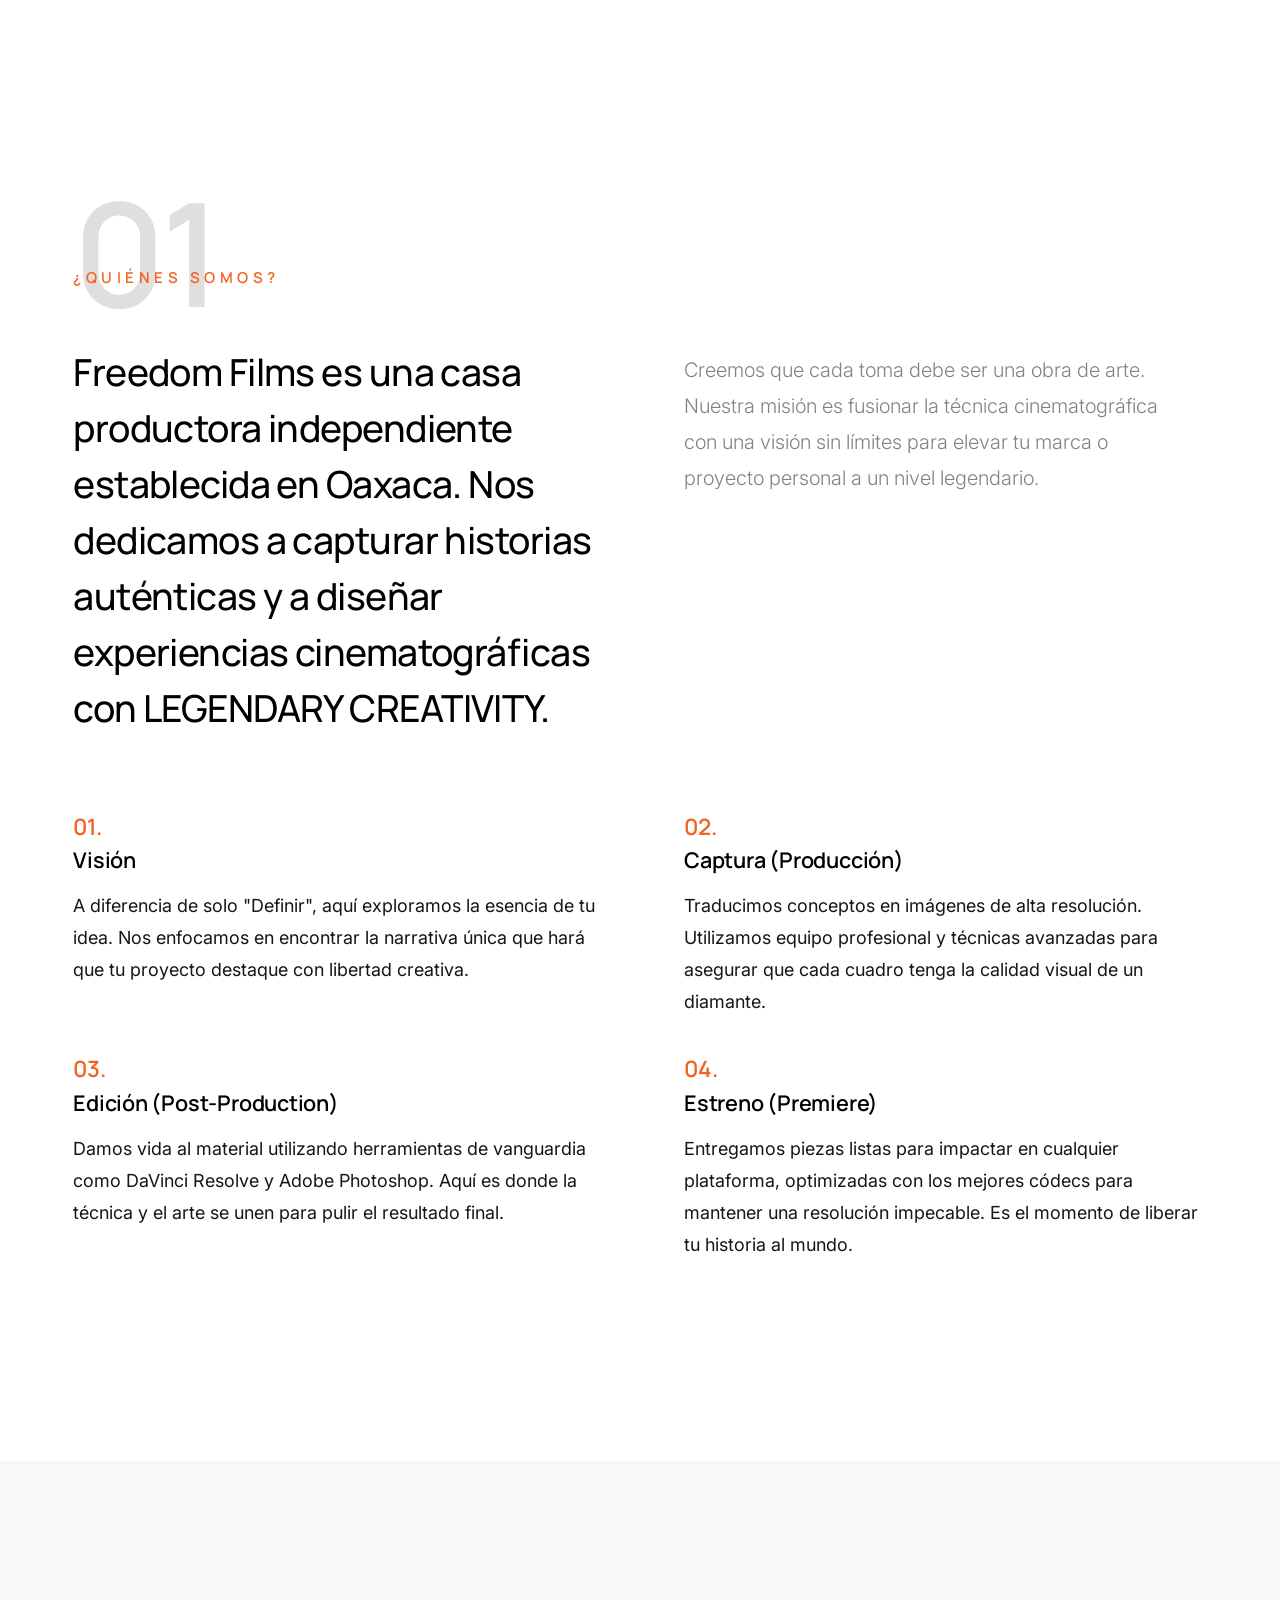
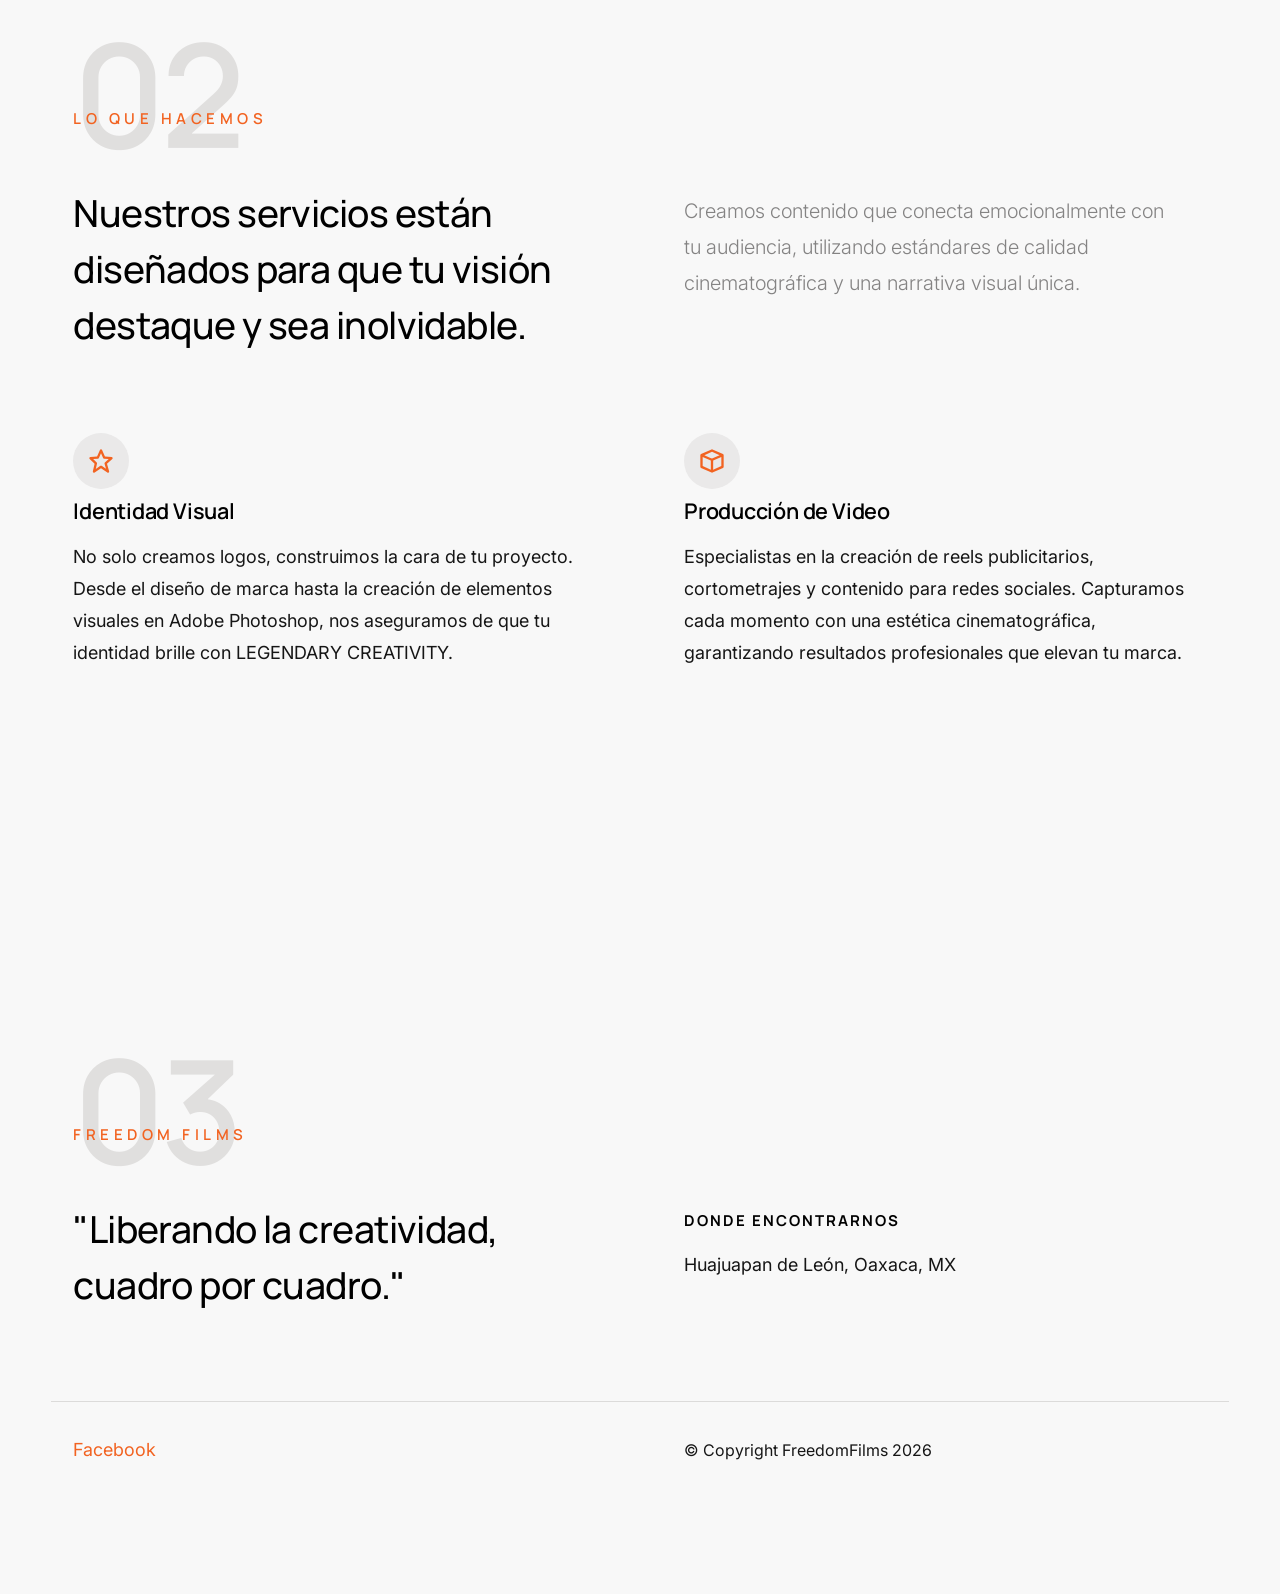
==== acerca.html @ 1c7aa43e "Create acerca.html" ====
<!DOCTYPE html>
<html lang="es" class="no-js">
<head>
    <meta charset="utf-8">
    <meta name="viewport" content="width=device-width, initial-scale=1">
    <title>Acerca de - FREEDOM FILMS</title>

    <script>
        document.documentElement.classList.remove('no-js');
        document.documentElement.classList.add('js');
    </script>

    <link rel="stylesheet" href="css/vendor.css">
    <link rel="stylesheet" href="css/styles.css">

    <link rel="apple-touch-icon" sizes="180x74" href="freedom-apple-touch-icon.png">
    <link rel="icon" type="image/png" sizes="32x32" href="Freedomicon-512x210.png">
    <link rel="icon" type="image/png" sizes="16x16" href="Freedomicon.png">
</head>

<body id="top">

    <div id="preloader">
        <div id="loader"></div>
    </div>

    <div id="page" class="s-pagewrap">

        <!-- # site header -->
        <header class="s-header">
            <div class="row s-header__inner">
                <div class="s-header__block">
                    <div class="s-header__logo">
                        <a class="logo" href="index.html">
                            <img src="LOGO FREEDOM SGV.svg" alt="Homepage FreedomFilms">
                        </a>
                    </div>
                    <a class="s-header__menu-toggle" href="#0"><span>Menu</span></a>
                </div>

                <nav class="s-header__nav">
                    <ul class="s-header__menu-links">
                        <li><a href="index.html">Intro</a></li>
                        <li class="current"><a href="acerca.html">Acerca de Freedom</a></li>
                        <li><a href="portafolio.html">Trabajos</a></li>
                        <li><a href="contacto.html">Contacto</a></li>
                    </ul>

                    <ul class="s-header__social">
                        <li>
                            <a href="https://www.facebook.com/profile.php?id=61590150241122&rdid=4KKrTr8r2EswL8Ou&share_url=https%3A%2F%2Fwww.facebook.com%2Fshare%2F1DHnaWSe46%2F#">
                                <svg xmlns="http://www.w3.org/2000/svg" width="24" height="24" viewBox="0 0 24 24" style="fill:rgba(255, 255, 255, 1);"><path d="M20,3H4C3.447,3,3,3.448,3,4v16c0,0.552,0.447,1,1,1h8.615v-6.96h-2.338v-2.725h2.338v-2c0-2.325,1.42-3.592,3.5-3.592 c0.699-0.002,1.399,0.034,2.095,0.107v2.42h-1.435c-1.128,0-1.348,0.538-1.348,1.325v1.735h2.697l-0.35,2.725h-2.348V21H20 c0.553,0,1-0.448,1-1V4C21,3.448,20.553,3,20,3z"></path></svg>
                                <span class="u-screen-reader-text">Facebook</span>
                            </a>
                        </li>
                    </ul>
                </nav>
            </div>
        </header>

        <!-- # site content -->
        <section id="content" class="s-content">

            <!-- SECCIÓN: ¿QUIÉNES SOMOS? -->
            <section id="about" class="s-about target-section" style="padding-top: 18rem;">
                <div class="row section-header" data-num="01">
                    <h3 class="column lg-12 section-header__pretitle pretitle text-pretitle">¿Quiénes somos?</h3>
                    <div class="column lg-6 stack-on-1100 section-header__primary">
                        <h2 class="title text-display-1">
                            Freedom Films es una casa productora independiente establecida en Oaxaca. 
                            Nos dedicamos a capturar historias auténticas y a diseñar experiencias
                            cinematográficas con LEGENDARY CREATIVITY.
                        </h2>
                    </div>
                    <div class="column lg-6 stack-on-1100 section-header__secondary">
                        <p class="desc">
                            Creemos que cada toma debe ser una obra de arte. Nuestra misión es fusionar 
                            la técnica cinematográfica con una visión sin límites para elevar tu marca o 
                            proyecto personal a un nivel legendario.
                        </p>
                    </div>
                </div>

                <div class="row process-list list-block show-ctr block-lg-one-half block-tab-whole">
                    <div class="column list-block__item">
                        <div class="list-block__title"><h3 class="h5">Visión</h3></div>
                        <div class="list-block__text">
                            <p>A diferencia de solo "Definir", aquí exploramos la esencia de tu idea. Nos enfocamos en encontrar la narrativa única que hará que tu proyecto destaque con libertad creativa.</p>
                        </div>
                    </div>
                    <div class="column list-block__item">
                        <div class="list-block__title"><h3 class="h5">Captura (Producción)</h3></div>
                        <div class="list-block__text">
                            <p>Traducimos conceptos en imágenes de alta resolución. Utilizamos equipo profesional y técnicas avanzadas para asegurar que cada cuadro tenga la calidad visual de un diamante.</p>
                        </div>
                    </div>
                    <div class="column list-block__item">
                        <div class="list-block__title"><h3 class="h5">Edición (Post-Production)</h3></div>
                        <div class="list-block__text">
                            <p>Damos vida al material utilizando herramientas de vanguardia como DaVinci Resolve y Adobe Photoshop. Aquí es donde la técnica y el arte se unen para pulir el resultado final.</p>
                        </div>
                    </div>
                    <div class="column list-block__item">
                        <div class="list-block__title"><h3 class="h5">Estreno (Premiere)</h3></div>
                        <div class="list-block__text">
                            <p>Entregamos piezas listas para impactar en cualquier plataforma, optimizadas con los mejores códecs para mantener una resolución impecable. Es el momento de liberar tu historia al mundo.</p>
                        </div>
                    </div>
                </div>
            </section>

            <!-- SECCIÓN: LO QUE HACEMOS -->
            <section id="services" class="s-services target-section">
                <div class="row section-header" data-num="02">
                    <h3 class="column lg-12 section-header__pretitle text-pretitle">Lo que hacemos</h3>
                    <div class="column lg-6 stack-on-1100 section-header__primary">
                        <h2 class="title text-display-1">Nuestros servicios están diseñados para que tu visión destaque y sea inolvidable.</h2>
                    </div>
                    <div class="column lg-6 stack-on-1100 section-header__secondary">
                        <p class="desc">Creamos contenido que conecta emocionalmente con tu audiencia, utilizando estándares de calidad cinematográfica y una narrativa visual única.</p>
                    </div>
                </div>

                <div class="row services-list list-block block-lg-one-half block-tab-whole">
                    <div class="column list-block__item">
                        <div class="list-block__title">
                            <div class="list-block__icon">
                                <svg xmlns="http://www.w3.org/2000/svg" width="24" height="24" viewBox="0 0 24 24"><path d="m6.516 14.323-1.49 6.452a.998.998 0 0 0 1.529 1.057L12 18.202l5.445 3.63a1.001 1.001 0 0 0 1.517-1.106l-1.829-6.4 4.536-4.082a1 1 0 0 0-.59-1.74l-5.701-.454-2.467-5.461a.998.998 0 0 0-1.822 0L8.622 8.05l-5.701.453a1 1 0 0 0-.619 1.713l4.214 4.107zm2.853-4.326a.998.998 0 0 0 .832-.586L12 5.43l1.799 3.981a.998.998 0 0 0 .832.586l3.972.315-3.271 2.944c-.284.256-.397.65-.293 1.018l1.253 4.385-3.736-2.491a.995.995 0 0 0-1.109 0l-3.904 2.603 1.05-4.546a1 1 0 0 0-.276-.94l-3.038-2.962 4.09-.326z"></path></svg>
                            </div>
                            <h3 class="h5">Identidad Visual</h3>
                        </div>
                        <div class="list-block__text">
                            <p>No solo creamos logos, construimos la cara de tu proyecto. Desde el diseño de marca hasta la creación de elementos visuales en Adobe Photoshop, nos aseguramos de que tu identidad brille con LEGENDARY CREATIVITY.</p>
                        </div>
                    </div>
                    <div class="column list-block__item">
                        <div class="list-block__title">
                            <div class="list-block__icon">
                                <svg xmlns="http://www.w3.org/2000/svg" width="24" height="24" viewBox="0 0 24 24"><path d="m21.406 6.086-9-4a1.001 1.001 0 0 0-.813 0l-9 4c-.02.009-.034.024-.054.035-.028.014-.058.023-.084.04-.022.015-.039.034-.06.05a.87.87 0 0 0-.19.194c-.02.028-.041.053-.059.081a1.119 1.119 0 0 0-.076.165c-.009.027-.023.052-.031.079A1.013 1.013 0 0 0 2 7v10c0 .396.232.753.594.914l9 4c.13.058.268.086.406.086a.997.997 0 0 0 .402-.096l.004.01 9-4A.999.999 0 0 0 22 17V7a.999.999 0 0 0-.594-.914zM12 4.095 18.538 7 12 9.905l-1.308-.581L5.463 7 12 4.095zM4 16.351V8.539l7 3.111v7.811l-7-3.11zm9 3.11V11.65l7-3.111v7.812l-7 3.11z"></path></svg>
                            </div>
                            <h3 class="h5">Producción de Video</h3>
                        </div>
                        <div class="list-block__text">
                            <p>Especialistas en la creación de reels publicitarios, cortometrajes y contenido para redes sociales. Capturamos cada momento con una estética cinematográfica, garantizando resultados profesionales que elevan tu marca.</p>
                        </div>
                    </div>
                </div>
            </section>

        </section>

        <!-- # site footer -->
        <footer id="footer" class="s-footer target-section">
            <div class="row section-header" data-num="03">
                <h3 class="column lg-12 section-header__pretitle text-pretitle">Freedom Films</h3>
                <div class="column lg-6 stack-on-1100 section-header__primary">
                    <h2 class="title text-display-1">"Liberando la creatividad, cuadro por cuadro."</h2>
                </div>    
                <div class="column lg-6 stack-on-1100 section-header__secondary">
                    <div class="contact-block">
                        <h6>Donde Encontrarnos</h6>
                        <p>Huajuapan de León, Oaxaca, MX</p>
                    </div>
                </div>
            </div>

            <div class="row s-footer__bottom">
                <div class="column lg-6 tab-12 s-footer__bottom-left">
                    <ul class="s-footer__social">
                        <li><a href="https://www.facebook.com/profile.php?id=61590150241122&rdid=4KKrTr8r2EswL8Ou&share_url=https%3A%2F%2Fwww.facebook.com%2Fshare%2F1DHnaWSe46%2F#">Facebook</a></li>
                    </ul>
                </div>
                <div class="column lg-6 tab-12 s-footer__bottom-right">
                    <div class="ss-copyright">
                        <span>© Copyright FreedomFilms 2026</span> 
                    </div>
                </div>
            </div>
        </footer>

    </div>

    <script src="js/plugins.js"></script>
    <script src="js/main.js"></script>
</body>
</html>
---- css/vendor.css ----
/* ===================================================================
 * Mueller Third-party Stylesheets
 * Template Ver. 1.0.0
 * 06-21-2022
 * -------------------------------------------------------------------
 *
 * TOC:
 * 
 * # PrismJS
 * # Swiper
 * # Basiclightbox
 *
 * ------------------------------------------------------------------- */

/* ===================================================================
 * # PrismJS 1.20.0
 *   https://prismjs.com/download.html#themes=prism-okaidia&languages=markup+css+clike+javascript+markup-templating+php 
 *   
 *   okaidia theme for JavaScript, CSS and HTML
 *   Loosely based on Monokai textmate theme by http://www.monokai.nl/
 *   @author ocodia
 * ------------------------------------------------------------------- */
code[class*="language-"],
pre[class*="language-"] {
    color           : #f8f8f2;
    background      : none;
    text-shadow     : 0 1px rgba(0, 0, 0, 0.3);
    font-family     : var(--font-mono);
    font-size       : calc(var(--text-size) * 0.9444);
    text-align      : left;
    white-space     : pre;
    word-spacing    : normal;
    word-break      : normal;
    word-wrap       : normal;
    line-height     : var(--vspace-1);
    -moz-tab-size   : 4;
    -o-tab-size     : 4;
    tab-size        : 4;
    -webkit-hyphens : none;
    -moz-hyphens    : none;
    -ms-hyphens     : none;
    hyphens         : none;
}

/* Code blocks */
pre[class*="language-"] {
    padding  : var(--vspace-0_5) 0 var(--vspace-1);
    margin   : var(--vspace-1) 0;
    overflow : auto;
}

:not(pre)>code[class*="language-"],
pre[class*="language-"] {
    background : #272822;
}

/* Inline code */
:not(pre)>code[class*="language-"] {
    padding     : .1em;
    white-space : normal;
}

.token.comment,
.token.prolog,
.token.doctype,
.token.cdata {
    color : slategray;
}

.token.punctuation {
    color : #f8f8f2;
}

.token.namespace {
    opacity : .7;
}

.token.property,
.token.tag,
.token.constant,
.token.symbol,
.token.deleted {
    color : #f92672;
}

.token.boolean,
.token.number {
    color : #ae81ff;
}

.token.selector,
.token.attr-name,
.token.string,
.token.char,
.token.builtin,
.token.inserted {
    color : #a6e22e;
}

.token.operator,
.token.entity,
.token.url,
.language-css .token.string,
.style .token.string,
.token.variable {
    color : #f8f8f2;
}

.token.atrule,
.token.attr-value,
.token.function,
.token.class-name {
    color : #e6db74;
}

.token.keyword {
    color : #66d9ef;
}

.token.regex,
.token.important {
    color : #fd971f;
}

.token.important,
.token.bold {
    font-weight : bold;
}

.token.italic {
    font-style : italic;
}

.token.entity {
    cursor : help;
}


/* ===================================================================
 * # Swiper 6.4.5
 *   Most modern mobile touch slider and framework with hardware accelerated transitions
 *   https://swiperjs.com
 *
 *   Copyright 2014-2020 Vladimir Kharlampidi
 *
 *   Released under the MIT License
 *
 *   Released on: December 18, 2020
 * ------------------------------------------------------------------- */
@font-face {
    font-family : "swiper-icons";
    src         : url("data:application/font-woff;charset=utf-8;base64, [base64]//wADZ2x5ZgAAAywAAADMAAAD2MHtryVoZWFkAAABbAAAADAAAAA2E2+eoWhoZWEAAAGcAAAAHwAAACQC9gDzaG10eAAAAigAAAAZAAAArgJkABFsb2NhAAAC0AAAAFoAAABaFQAUGG1heHAAAAG8AAAAHwAAACAAcABAbmFtZQAAA/gAAAE5AAACXvFdBwlwb3N0AAAFNAAAAGIAAACE5s74hXjaY2BkYGAAYpf5Hu/j+W2+MnAzMYDAzaX6QjD6/4//Bxj5GA8AuRwMYGkAPywL13jaY2BkYGA88P8Agx4j+/8fQDYfA1AEBWgDAIB2BOoAeNpjYGRgYNBh4GdgYgABEMnIABJzYNADCQAACWgAsQB42mNgYfzCOIGBlYGB0YcxjYGBwR1Kf2WQZGhhYGBiYGVmgAFGBiQQkOaawtDAoMBQxXjg/wEGPcYDDA4wNUA2CCgwsAAAO4EL6gAAeNpj2M0gyAACqxgGNWBkZ2D4/wMA+xkDdgAAAHjaY2BgYGaAYBkGRgYQiAHyGMF8FgYHIM3DwMHABGQrMOgyWDLEM1T9/w8UBfEMgLzE////P/5//f/V/xv+r4eaAAeMbAxwIUYmIMHEgKYAYjUcsDAwsLKxc3BycfPw8jEQA/[base64]/uznmfPFBNODM2K7MTQ45YEAZqGP81AmGGcF3iPqOop0r1SPTaTbVkfUe4HXj97wYE+yNwWYxwWu4v1ugWHgo3S1XdZEVqWM7ET0cfnLGxWfkgR42o2PvWrDMBSFj/IHLaF0zKjRgdiVMwScNRAoWUoH78Y2icB/yIY09An6AH2Bdu/UB+yxopYshQiEvnvu0dURgDt8QeC8PDw7Fpji3fEA4z/PEJ6YOB5hKh4dj3EvXhxPqH/SKUY3rJ7srZ4FZnh1PMAtPhwP6fl2PMJMPDgeQ4rY8YT6Gzao0eAEA409DuggmTnFnOcSCiEiLMgxCiTI6Cq5DZUd3Qmp10vO0LaLTd2cjN4fOumlc7lUYbSQcZFkutRG7g6JKZKy0RmdLY680CDnEJ+UMkpFFe1RN7nxdVpXrC4aTtnaurOnYercZg2YVmLN/d/gczfEimrE/fs/bOuq29Zmn8tloORaXgZgGa78yO9/cnXm2BpaGvq25Dv9S4E9+5SIc9PqupJKhYFSSl47+Qcr1mYNAAAAeNptw0cKwkAAAMDZJA8Q7OUJvkLsPfZ6zFVERPy8qHh2YER+3i/BP83vIBLLySsoKimrqKqpa2hp6+jq6RsYGhmbmJqZSy0sraxtbO3sHRydnEMU4uR6yx7JJXveP7WrDycAAAAAAAH//wACeNpjYGRgYOABYhkgZgJCZgZNBkYGLQZtIJsFLMYAAAw3ALgAeNolizEKgDAQBCchRbC2sFER0YD6qVQiBCv/H9ezGI6Z5XBAw8CBK/m5iQQVauVbXLnOrMZv2oLdKFa8Pjuru2hJzGabmOSLzNMzvutpB3N42mNgZGBg4GKQYzBhYMxJLMlj4GBgAYow/P/PAJJhLM6sSoWKfWCAAwDAjgbRAAB42mNgYGBkAIIbCZo5IPrmUn0hGA0AO8EFTQAA") format("woff");
    font-weight : 400;
    font-style  : normal;
}

:root {
    --swiper-theme-color : #007aff;
}

.swiper-container {
    margin-left  : auto;
    margin-right : auto;
    position     : relative;
    overflow     : hidden;
    list-style   : none;
    padding      : 0;
    /* Fix of Webkit flickering */
    z-index      : 1;
}

.swiper-container-vertical>.swiper-wrapper {
    flex-direction : column;
}

.swiper-wrapper {
    position            : relative;
    width               : 100%;
    height              : 100%;
    z-index             : 1;
    display             : flex;
    transition-property : transform;
    box-sizing          : content-box;
}

.swiper-container-android .swiper-slide,
.swiper-wrapper {
    transform : translate3d(0px, 0, 0);
}

.swiper-container-multirow>.swiper-wrapper {
    flex-wrap : wrap;
}

.swiper-container-multirow-column>.swiper-wrapper {
    flex-wrap      : wrap;
    flex-direction : column;
}

.swiper-container-free-mode>.swiper-wrapper {
    transition-timing-function : ease-out;
    margin                     : 0 auto;
}

.swiper-slide {
    flex-shrink         : 0;
    width               : 100%;
    height              : 100%;
    position            : relative;
    transition-property : transform;
}

.swiper-slide-invisible-blank {
    visibility : hidden;
}

/* Auto Height */
.swiper-container-autoheight,
.swiper-container-autoheight .swiper-slide {
    height : auto;
}

.swiper-container-autoheight .swiper-wrapper {
    align-items         : flex-start;
    transition-property : transform, height;
}

/* 3D Effects */
.swiper-container-3d {
    perspective : 1200px;
}

.swiper-container-3d .swiper-wrapper,
.swiper-container-3d .swiper-slide,
.swiper-container-3d .swiper-slide-shadow-left,
.swiper-container-3d .swiper-slide-shadow-right,
.swiper-container-3d .swiper-slide-shadow-top,
.swiper-container-3d .swiper-slide-shadow-bottom,
.swiper-container-3d .swiper-cube-shadow {
    transform-style : preserve-3d;
}

.swiper-container-3d .swiper-slide-shadow-left,
.swiper-container-3d .swiper-slide-shadow-right,
.swiper-container-3d .swiper-slide-shadow-top,
.swiper-container-3d .swiper-slide-shadow-bottom {
    position       : absolute;
    left           : 0;
    top            : 0;
    width          : 100%;
    height         : 100%;
    pointer-events : none;
    z-index        : 10;
}

.swiper-container-3d .swiper-slide-shadow-left {
    background-image : linear-gradient(to left, rgba(0, 0, 0, 0.5), rgba(0, 0, 0, 0));
}

.swiper-container-3d .swiper-slide-shadow-right {
    background-image : linear-gradient(to right, rgba(0, 0, 0, 0.5), rgba(0, 0, 0, 0));
}

.swiper-container-3d .swiper-slide-shadow-top {
    background-image : linear-gradient(to top, rgba(0, 0, 0, 0.5), rgba(0, 0, 0, 0));
}

.swiper-container-3d .swiper-slide-shadow-bottom {
    background-image : linear-gradient(to bottom, rgba(0, 0, 0, 0.5), rgba(0, 0, 0, 0));
}

/* CSS Mode */
.swiper-container-css-mode>.swiper-wrapper {
    overflow           : auto;
    scrollbar-width    : none;
    /* For Firefox */
    -ms-overflow-style : none;
    /* For Internet Explorer and Edge */
}

.swiper-container-css-mode>.swiper-wrapper::-webkit-scrollbar {
    display : none;
}

.swiper-container-css-mode>.swiper-wrapper>.swiper-slide {
    scroll-snap-align : start start;
}

.swiper-container-horizontal.swiper-container-css-mode>.swiper-wrapper {
    scroll-snap-type : x mandatory;
}

.swiper-container-vertical.swiper-container-css-mode>.swiper-wrapper {
    scroll-snap-type : y mandatory;
}

:root {
    --swiper-navigation-size  : 44px;
    /*
    --swiper-navigation-color : var(--swiper-theme-color);
    */
}

.swiper-button-prev,
.swiper-button-next {
    position        : absolute;
    top             : 50%;
    width           : calc(var(--swiper-navigation-size) / 44 * 27);
    height          : var(--swiper-navigation-size);
    margin-top      : calc(-1 * var(--swiper-navigation-size) / 2);
    z-index         : 10;
    cursor          : pointer;
    display         : flex;
    align-items     : center;
    justify-content : center;
    color           : var(--swiper-navigation-color, var(--swiper-theme-color));
}

.swiper-button-prev.swiper-button-disabled,
.swiper-button-next.swiper-button-disabled {
    opacity        : 0.35;
    cursor         : auto;
    pointer-events : none;
}

.swiper-button-prev:after,
.swiper-button-next:after {
    font-family    : swiper-icons;
    font-size      : var(--swiper-navigation-size);
    text-transform : none !important;
    letter-spacing : 0;
    text-transform : none;
    font-variant   : initial;
    line-height    : 1;
}

.swiper-button-prev,
.swiper-container-rtl .swiper-button-next {
    left  : 10px;
    right : auto;
}

.swiper-button-prev:after,
.swiper-container-rtl .swiper-button-next:after {
    content : "prev";
}

.swiper-button-next,
.swiper-container-rtl .swiper-button-prev {
    right : 10px;
    left  : auto;
}

.swiper-button-next:after,
.swiper-container-rtl .swiper-button-prev:after {
    content : "next";
}

.swiper-button-prev.swiper-button-white,
.swiper-button-next.swiper-button-white {
    --swiper-navigation-color : #ffffff;
}

.swiper-button-prev.swiper-button-black,
.swiper-button-next.swiper-button-black {
    --swiper-navigation-color : #000000;
}

.swiper-button-lock {
    display : none;
}

:root {
    /*
    --swiper-pagination-color: var(--swiper-theme-color);
    */
}

.swiper-pagination {
    position   : absolute;
    text-align : center;
    transition : 300ms opacity;
    transform  : translate3d(0, 0, 0);
    z-index    : 10;
}

.swiper-pagination.swiper-pagination-hidden {
    opacity : 0;
}

/* Common Styles */
.swiper-pagination-fraction,
.swiper-pagination-custom,
.swiper-container-horizontal>.swiper-pagination-bullets {
    bottom : 10px;
    left   : 0;
    width  : 100%;
}

/* Bullets */
.swiper-pagination-bullets-dynamic {
    overflow  : hidden;
    font-size : 0;
}

.swiper-pagination-bullets-dynamic .swiper-pagination-bullet {
    transform : scale(0.33);
    position  : relative;
}

.swiper-pagination-bullets-dynamic .swiper-pagination-bullet-active {
    transform : scale(1);
}

.swiper-pagination-bullets-dynamic .swiper-pagination-bullet-active-main {
    transform : scale(1);
}

.swiper-pagination-bullets-dynamic .swiper-pagination-bullet-active-prev {
    transform : scale(0.66);
}

.swiper-pagination-bullets-dynamic .swiper-pagination-bullet-active-prev-prev {
    transform : scale(0.33);
}

.swiper-pagination-bullets-dynamic .swiper-pagination-bullet-active-next {
    transform : scale(0.66);
}

.swiper-pagination-bullets-dynamic .swiper-pagination-bullet-active-next-next {
    transform : scale(0.33);
}

.swiper-pagination-bullet {
    width         : 8px;
    height        : 8px;
    display       : inline-block;
    border-radius : 100%;
    background    : #000;
    opacity       : 0.2;
}

button.swiper-pagination-bullet {
    border             : none;
    margin             : 0;
    padding            : 0;
    box-shadow         : none;
    -webkit-appearance : none;
    -moz-appearance    : none;
    appearance         : none;
}

.swiper-pagination-clickable .swiper-pagination-bullet {
    cursor : pointer;
}

.swiper-pagination-bullet-active {
    opacity    : 1;
    background : var(--swiper-pagination-color, var(--swiper-theme-color));
}

.swiper-container-vertical>.swiper-pagination-bullets {
    right     : 10px;
    top       : 50%;
    transform : translate3d(0px, -50%, 0);
}

.swiper-container-vertical>.swiper-pagination-bullets .swiper-pagination-bullet {
    margin  : 6px 0;
    display : block;
}

.swiper-container-vertical>.swiper-pagination-bullets.swiper-pagination-bullets-dynamic {
    top       : 50%;
    transform : translateY(-50%);
    width     : 8px;
}

.swiper-container-vertical>.swiper-pagination-bullets.swiper-pagination-bullets-dynamic .swiper-pagination-bullet {
    display    : inline-block;
    transition : 200ms transform, 200ms top;
}

.swiper-container-horizontal>.swiper-pagination-bullets .swiper-pagination-bullet {
    margin : 0 4px;
}

.swiper-container-horizontal>.swiper-pagination-bullets.swiper-pagination-bullets-dynamic {
    left        : 50%;
    transform   : translateX(-50%);
    white-space : nowrap;
}

.swiper-container-horizontal>.swiper-pagination-bullets.swiper-pagination-bullets-dynamic .swiper-pagination-bullet {
    transition : 200ms transform, 200ms left;
}

.swiper-container-horizontal.swiper-container-rtl>.swiper-pagination-bullets-dynamic .swiper-pagination-bullet {
    transition : 200ms transform, 200ms right;
}

/* Progress */
.swiper-pagination-progressbar {
    background : rgba(0, 0, 0, 0.25);
    position   : absolute;
}

.swiper-pagination-progressbar .swiper-pagination-progressbar-fill {
    background       : var(--swiper-pagination-color, var(--swiper-theme-color));
    position         : absolute;
    left             : 0;
    top              : 0;
    width            : 100%;
    height           : 100%;
    transform        : scale(0);
    transform-origin : left top;
}

.swiper-container-rtl .swiper-pagination-progressbar .swiper-pagination-progressbar-fill {
    transform-origin : right top;
}

.swiper-container-horizontal>.swiper-pagination-progressbar,
.swiper-container-vertical>.swiper-pagination-progressbar.swiper-pagination-progressbar-opposite {
    width  : 100%;
    height : 4px;
    left   : 0;
    top    : 0;
}

.swiper-container-vertical>.swiper-pagination-progressbar,
.swiper-container-horizontal>.swiper-pagination-progressbar.swiper-pagination-progressbar-opposite {
    width  : 4px;
    height : 100%;
    left   : 0;
    top    : 0;
}

.swiper-pagination-white {
    --swiper-pagination-color : #ffffff;
}

.swiper-pagination-black {
    --swiper-pagination-color : #000000;
}

.swiper-pagination-lock {
    display : none;
}

/* Scrollbar */
.swiper-scrollbar {
    border-radius    : 10px;
    position         : relative;
    -ms-touch-action : none;
    background       : rgba(0, 0, 0, 0.1);
}

.swiper-container-horizontal>.swiper-scrollbar {
    position : absolute;
    left     : 1%;
    bottom   : 3px;
    z-index  : 50;
    height   : 5px;
    width    : 98%;
}

.swiper-container-vertical>.swiper-scrollbar {
    position : absolute;
    right    : 3px;
    top      : 1%;
    z-index  : 50;
    width    : 5px;
    height   : 98%;
}

.swiper-scrollbar-drag {
    height        : 100%;
    width         : 100%;
    position      : relative;
    background    : rgba(0, 0, 0, 0.5);
    border-radius : 10px;
    left          : 0;
    top           : 0;
}

.swiper-scrollbar-cursor-drag {
    cursor : move;
}

.swiper-scrollbar-lock {
    display : none;
}

.swiper-zoom-container {
    width           : 100%;
    height          : 100%;
    display         : flex;
    justify-content : center;
    align-items     : center;
    text-align      : center;
}

.swiper-zoom-container>img,
.swiper-zoom-container>svg,
.swiper-zoom-container>canvas {
    max-width  : 100%;
    max-height : 100%;
    object-fit : contain;
}

.swiper-slide-zoomed {
    cursor : move;
}

/* Preloader */
:root {
    /*
    --swiper-preloader-color: var(--swiper-theme-color);
    */
}

.swiper-lazy-preloader {
    width            : 42px;
    height           : 42px;
    position         : absolute;
    left             : 50%;
    top              : 50%;
    margin-left      : -21px;
    margin-top       : -21px;
    z-index          : 10;
    transform-origin : 50%;
    animation        : swiper-preloader-spin 1s infinite linear;
    box-sizing       : border-box;
    border           : 4px solid var(--swiper-preloader-color, var(--swiper-theme-color));
    border-radius    : 50%;
    border-top-color : transparent;
}

.swiper-lazy-preloader-white {
    --swiper-preloader-color : #fff;
}

.swiper-lazy-preloader-black {
    --swiper-preloader-color : #000;
}

@keyframes swiper-preloader-spin {
    100% {
        transform : rotate(360deg);
    }
}

/* a11y */
.swiper-container .swiper-notification {
    position       : absolute;
    left           : 0;
    top            : 0;
    pointer-events : none;
    opacity        : 0;
    z-index        : -1000;
}

.swiper-container-fade.swiper-container-free-mode .swiper-slide {
    transition-timing-function : ease-out;
}

.swiper-container-fade .swiper-slide {
    pointer-events      : none;
    transition-property : opacity;
}

.swiper-container-fade .swiper-slide .swiper-slide {
    pointer-events : none;
}

.swiper-container-fade .swiper-slide-active,
.swiper-container-fade .swiper-slide-active .swiper-slide-active {
    pointer-events : auto;
}

.swiper-container-cube {
    overflow : visible;
}

.swiper-container-cube .swiper-slide {
    pointer-events              : none;
    -webkit-backface-visibility : hidden;
    backface-visibility         : hidden;
    z-index                     : 1;
    visibility                  : hidden;
    transform-origin            : 0 0;
    width                       : 100%;
    height                      : 100%;
}

.swiper-container-cube .swiper-slide .swiper-slide {
    pointer-events : none;
}

.swiper-container-cube.swiper-container-rtl .swiper-slide {
    transform-origin : 100% 0;
}

.swiper-container-cube .swiper-slide-active,
.swiper-container-cube .swiper-slide-active .swiper-slide-active {
    pointer-events : auto;
}

.swiper-container-cube .swiper-slide-active,
.swiper-container-cube .swiper-slide-next,
.swiper-container-cube .swiper-slide-prev,
.swiper-container-cube .swiper-slide-next+.swiper-slide {
    pointer-events : auto;
    visibility     : visible;
}

.swiper-container-cube .swiper-slide-shadow-top,
.swiper-container-cube .swiper-slide-shadow-bottom,
.swiper-container-cube .swiper-slide-shadow-left,
.swiper-container-cube .swiper-slide-shadow-right {
    z-index                     : 0;
    -webkit-backface-visibility : hidden;
    backface-visibility         : hidden;
}

.swiper-container-cube .swiper-cube-shadow {
    position       : absolute;
    left           : 0;
    bottom         : 0px;
    width          : 100%;
    height         : 100%;
    background     : #000;
    opacity        : 0.6;
    -webkit-filter : blur(50px);
    filter         : blur(50px);
    z-index        : 0;
}

.swiper-container-flip {
    overflow : visible;
}

.swiper-container-flip .swiper-slide {
    pointer-events              : none;
    -webkit-backface-visibility : hidden;
    backface-visibility         : hidden;
    z-index                     : 1;
}

.swiper-container-flip .swiper-slide .swiper-slide {
    pointer-events : none;
}

.swiper-container-flip .swiper-slide-active,
.swiper-container-flip .swiper-slide-active .swiper-slide-active {
    pointer-events : auto;
}

.swiper-container-flip .swiper-slide-shadow-top,
.swiper-container-flip .swiper-slide-shadow-bottom,
.swiper-container-flip .swiper-slide-shadow-left,
.swiper-container-flip .swiper-slide-shadow-right {
    z-index                     : 0;
    -webkit-backface-visibility : hidden;
    backface-visibility         : hidden;
}


/* ===================================================================
 * # Basiclightbox
 *
 *
 * ------------------------------------------------------------------- */
.basicLightbox {
    position        : fixed;
    display         : flex;
    justify-content : center;
    align-items     : center;
    top             : 0;
    left            : 0;
    width           : 100%;
    height          : 100vh;
    background      : var(--color-gray-19);
    opacity         : 0.01;
    transition      : opacity 0.4s ease;
    z-index         : 1000;
    will-change     : opacity;
}

.basicLightbox::after {
    content             : "";
    position            : absolute;
    top                 : 1.6rem;
    right               : 1.8rem;
    width               : 2em;
    height              : 2em;
    background          : url(../images/icons/icon-close-2.svg);
    background-position : center;
    background-size     : 1.6rem 1.6rem;
    background-repeat   : no-repeat;
    cursor              : pointer;
}

.basicLightbox--visible {
    opacity : 1;
}

.basicLightbox__placeholder {
    max-width   : 100%;
    transform   : scale(0.9);
    transition  : all 0.4s ease;
    z-index     : 1;
    will-change : transform;
    opacity     : 0;
}

.basicLightbox__placeholder>iframe:first-child:last-child,
.basicLightbox__placeholder>img:first-child:last-child,
.basicLightbox__placeholder>video:first-child:last-child {
    display    : block;
    position   : absolute;
    top        : 0;
    right      : 0;
    bottom     : 0;
    left       : 0;
    margin     : auto;
    max-width  : 95%;
    max-height : 95%;
}

.basicLightbox__placeholder>iframe:first-child:last-child,
.basicLightbox__placeholder>video:first-child:last-child {
    pointer-events : auto;
}

.basicLightbox__placeholder>img:first-child:last-child,
.basicLightbox__placeholder>video:first-child:last-child {
    width  : auto;
    height : auto;
}

.basicLightbox--iframe .basicLightbox__placeholder,
.basicLightbox--img .basicLightbox__placeholder,
.basicLightbox--video .basicLightbox__placeholder {
    width          : 100%;
    height         : 100%;
    pointer-events : none;
}

.basicLightbox--visible .basicLightbox__placeholder {
    transform : scale(1);
    opacity   : 1;
}
---- css/styles.css ----
@charset "UTF-8";
/* =================================================================== 
 * Mueller Main Stylesheet
 * Template Ver. 1.0.0
 * 06-21-2022
 * ------------------------------------------------------------------
 *
 * TOC:
 *
 * # SETTINGS
 * ## fonts 
 * ## colors
 * ## spacing and typescale
 * ## grid variables
 * # NORMALIZE
 * # BASE SETUP
 * # GRID
 * ## large screen devices
 * ## medium screen devices 
 * ## tablet devices 
 * ## mobile devices 
 * ## small screen devices
 * ## additional column stackpoints
 * # UTILITY CLASSES
 * # TYPOGRAPHY
 * ## base type styles
 * ## additional typography & helper classes
 * ## lists
 * ## spacing
 * # PRELOADER
 * ## page loaded
 * # FORM
 * ## style placeholder text
 * ## change autocomplete styles in Chrome
 * # BUTTONS
 * # TABLE
 * # COMPONENTS
 * ## pagination
 * ## alert box 
 * ## skillbars
 * ## stats tabs
 * # PROJECT-WIDE SHARED STYLES
 * ## theme-specific typography classes
 * ## media classes
 * ## section header
 * ## list block
 * ## swiper overrides
 * # PAGE WRAP
 * # SITE HEADER
 * ## logo
 * ## main navigation
 * ## header social
 * ## mobile menu toggle
 * # INTRO
 * ## intro background
 * ## intro content
 * ## intro scroll down
 * ## intro transitions
 * # ABOUT
 * # SERVICES
 * # PORTFOLIO
 * ## bricks masonry 
 * ## masonry entries 
 * ## modal popup
 * # CLIENTS
 * # TESTIMONIALS
 * ## testimonial slider 
 * # FOOTER
 * ## contact btn
 * ## subscription form
 * ## footer social
 * ## copyright
 * ## go top
 *
 * ------------------------------------------------------------------ */


/* ===================================================================
 * # SETTINGS
 *
 *
 * ------------------------------------------------------------------- */

/* ------------------------------------------------------------------- 
 * ## fonts 
 * ------------------------------------------------------------------- */
@import url("https://fonts.googleapis.com/css2?family=Inter:wght@300;400;500;600;700&family=Manrope:wght@500;600;700&display=swap");

:root {
    --font-1    : "Inter", sans-serif;
    --font-2    : "Manrope", sans-serif;

    /* monospace
     */
    --font-mono : Consolas, "Andale Mono", Courier, "Courier New", monospace;
}

/* ------------------------------------------------------------------- 
 * ## colors
 * ------------------------------------------------------------------- */
:root {

    /* color-1(#f26522)
     * color-2(#035d5c)
     */
    --color-1                      : hsla(19, 89%, 54%, 1);
    --color-2                      : hsla(179, 94%, 19%, 1);

    /* theme color variations
     */
    --color-1-lightest             : hsla(19, 89%, 84%, 1);
    --color-1-lighter              : hsla(19, 89%, 74%, 1);
    --color-1-light                : hsla(19, 89%, 64%, 1);
    --color-1-dark                 : hsla(19, 89%, 44%, 1);
    --color-1-darker               : hsla(19, 89%, 34%, 1);
    --color-1-darkest              : hsla(19, 89%, 24%, 1);
    --color-2-lightest             : hsla(179, 94%, 49%, 1);
    --color-2-lighter              : hsla(179, 94%, 39%, 1);
    --color-2-light                : hsla(179, 94%, 29%, 1);
    --color-2-dark                 : hsla(179, 94%, 9%, 1);
    --color-2-darker               : hsla(179, 94%, 1%, 1);

    /* feedback colors
     * color-error(#ffd1d2), color-success(#c8e675), 
     * color-info(#d7ecfb), color-notice(#fff099)
     */
    --color-error                  : hsla(359, 100%, 91%, 1);
    --color-success                : hsla(76, 69%, 68%, 1);
    --color-info                   : hsla(205, 82%, 91%, 1);
    --color-notice                 : hsla(51, 100%, 80%, 1);
    --color-error-content          : hsla(359, 50%, 50%, 1);
    --color-success-content        : hsla(76, 29%, 28%, 1);
    --color-info-content           : hsla(205, 32%, 31%, 1);
    --color-notice-content         : hsla(51, 30%, 30%, 1);

    /* shades 
     * generated using 
     * Tint & Shade Generator 
     * (https://maketintsandshades.com/)
     */
    --color-black                  : #000000;
    --color-gray-19                : #161616;
    --color-gray-18                : #2c2c2c;
    --color-gray-17                : #424241;
    --color-gray-16                : #585857;
    --color-gray-15                : #6e6e6d;
    --color-gray-14                : #848383;
    --color-gray-13                : #9a9999;
    --color-gray-12                : #b0afae;
    --color-gray-11                : #c6c5c4;
    --color-gray-10                : #dcdbda;
    --color-gray-9                 : #e0dfde;
    --color-gray-8                 : #e3e2e1;
    --color-gray-7                 : #e7e6e5;
    --color-gray-6                 : #eae9e9;
    --color-gray-5                 : #eeeded;
    --color-gray-4                 : #f1f1f0;
    --color-gray-3                 : #f5f4f4;
    --color-gray-2                 : #f8f8f8;
    --color-gray-1                 : #fcfbfb;
    --color-white                  : #ffffff;

    /* text
     */
    --color-text                   : var(--color-gray-19);
    --color-text-dark              : var(--color-black);
    --color-text-light             : var(--color-gray-14);
    --color-placeholder            : var(--color-gray-14);

    /* buttons
     */
    --color-btn                    : var(--color-gray-6);
    --color-btn-text               : var(--color-black);
    --color-btn-hover              : var(--color-gray-8);
    --color-btn-hover-text         : var(--color-gray-19);
    --color-btn-primary            : var(--color-1);
    --color-btn-primary-text       : var(--color-white);
    --color-btn-primary-hover      : var(--color-gray-19);
    --color-btn-primary-hover-text : var(--color-white);
    --color-btn-stroke             : var(--color-gray-19);
    --color-btn-stroke-text        : var(--color-gray-19);
    --color-btn-stroke-hover       : var(--color-gray-19);
    --color-btn-stroke-hover-text  : var(--color-white);

    /* preloader
     */
    --color-preloader-bg           : var(--color-gray-19);
    --color-loader                 : white;
    --color-loader-light           : rgba(255, 255, 255, 0.1);

    /* others
     */
    --color-body                   : white;
    --color-border                 : rgba(0, 0, 0, .08);
    --border-radius                : 3px;
}

/* ------------------------------------------------------------------- 
 * ## spacing and typescale
 * ------------------------------------------------------------------- */
:root {

    /* spacing
     * base font size: 18px 
     * vertical space unit : 32px
     */
    --base-size        : 62.5%;
    --multiplier       : 1;
    --base-font-size   : calc(1.8rem * var(--multiplier));
    --space            : calc(3.2rem * var(--multiplier));

    /* vertical spacing 
     */
    --vspace-0_125     : calc(0.125 * var(--space));
    --vspace-0_25      : calc(0.25 * var(--space));
    --vspace-0_375     : calc(0.375 * var(--space));
    --vspace-0_5       : calc(0.5 * var(--space));
    --vspace-0_625     : calc(0.625 * var(--space));
    --vspace-0_75      : calc(0.75 * var(--space));
    --vspace-0_875     : calc(0.875 * var(--space));
    --vspace-1         : calc(var(--space));
    --vspace-1_25      : calc(1.25 * var(--space));
    --vspace-1_5       : calc(1.5 * var(--space));
    --vspace-1_75      : calc(1.75 * var(--space));
    --vspace-2         : calc(2 * var(--space));
    --vspace-2_5       : calc(2.5 * var(--space));
    --vspace-3         : calc(3 * var(--space));
    --vspace-3_5       : calc(3.5 * var(--space));
    --vspace-4         : calc(4 * var(--space));
    --vspace-4_5       : calc(4.5 * var(--space));
    --vspace-5         : calc(5 * var(--space));

    /* type scale
     * ratio 1:2 | base: 18px
     * -------------------------------------------------------
     *
     * --text-display-3 = (77.40px)
     * --text-display-2 = (64.50px)
     * --text-display-1 = (53.75px)
     * --text-xxxl      = (44.79px)
     * --text-xxl       = (37.32px)
     * --text-xl        = (31.10px)
     * --text-lg        = (25.92px)
     * --text-md        = (21.60px)
     * --text-size      = (18.00px) BASE
     * --text-sm        = (15.00px)
     * --text-xs        = (12.50px)
     *
     * ---------------------------------------------------------
     */
    --text-scale-ratio : 1.2;
    --text-size        : var(--base-font-size);
    --text-xs          : calc((var(--text-size) / var(--text-scale-ratio)) / var(--text-scale-ratio));
    --text-sm          : calc(var(--text-xs) * var(--text-scale-ratio));
    --text-md          : calc(var(--text-sm) * var(--text-scale-ratio) * var(--text-scale-ratio));
    --text-lg          : calc(var(--text-md) * var(--text-scale-ratio));
    --text-xl          : calc(var(--text-lg) * var(--text-scale-ratio));
    --text-xxl         : calc(var(--text-xl) * var(--text-scale-ratio));
    --text-xxxl        : calc(var(--text-xxl) * var(--text-scale-ratio));
    --text-display-1   : calc(var(--text-xxxl) * var(--text-scale-ratio));
    --text-display-2   : calc(var(--text-display-1) * var(--text-scale-ratio));
    --text-display-3   : calc(var(--text-display-2) * var(--text-scale-ratio));

    /* default button height
     */
    --vspace-btn       : var(--vspace-2);
}

/* on mobile devices below 600px, change the value of '--multiplier' 
 * to adjust the values of base font size and vertical space unit.
 */
@media screen and (max-width: 600px) {
    :root {
        --multiplier : .9375;
    }
}

/* ------------------------------------------------------------------- 
 * ## grid variables
 * ------------------------------------------------------------------- */
:root {

    /* widths for rows and containers
     */
    --width-full     : 100%;
    --width-max      : 1180px;
    --width-wide     : 1400px;
    --width-wider    : 1600px;
    --width-widest   : 1800px;
    --width-narrow   : 1000px;
    --width-narrower : 800px;
    --width-grid-max : var(--width-max);

    /* gutter
     */
    --gutter         : 2.2rem;
}

/* on medium screen devices
 */
@media screen and (max-width: 1200px) {
    :root {
        --gutter : 2rem;
    }
}

/* on mobile devices
 */
@media screen and (max-width: 600px) {
    :root {
        --gutter : 1rem;
    }
}


/* ====================================================================
 * # NORMALIZE
 *
 *
 * --------------------------------------------------------------------
 * normalize.css v8.0.1 | MIT License |
 * github.com/necolas/normalize.css
 * -------------------------------------------------------------------- */
html {
    line-height              : 1.15;
    -webkit-text-size-adjust : 100%;
}

body {
    margin : 0;
}

main {
    display : block;
}

h1 {
    font-size : 2em;
    margin    : 0.67em 0;
}

hr {
    box-sizing : content-box;
    height     : 0;
    overflow   : visible;
}

pre {
    font-family : monospace, monospace;
    font-size   : 1em;
}

a {
    background-color : transparent;
}

abbr[title] {
    border-bottom   : none;
    text-decoration : underline;
    text-decoration : underline dotted;
}

b,
strong {
    font-weight : bolder;
}

code,
kbd,
samp {
    font-family : monospace, monospace;
    font-size   : 1em;
}

small {
    font-size : 80%;
}

sub,
sup {
    font-size      : 75%;
    line-height    : 0;
    position       : relative;
    vertical-align : baseline;
}

sub {
    bottom : -0.25em;
}

sup {
    top : -0.5em;
}

img {
    border-style : none;
}

button,
input,
optgroup,
select,
textarea {
    font-family : inherit;
    font-size   : 100%;
    line-height : 1.15;
    margin      : 0;
}

button,
input {
    overflow : visible;
}

button,
select {
    text-transform : none;
}

button,
[type="button"],
[type="reset"],
[type="submit"] {
    -webkit-appearance : button;
}

button::-moz-focus-inner,
[type="button"]::-moz-focus-inner,
[type="reset"]::-moz-focus-inner,
[type="submit"]::-moz-focus-inner {
    border-style : none;
    padding      : 0;
}

button:-moz-focusring,
[type="button"]:-moz-focusring,
[type="reset"]:-moz-focusring,
[type="submit"]:-moz-focusring {
    outline : 1px dotted ButtonText;
}

fieldset {
    padding : 0.35em 0.75em 0.625em;
}

legend {
    box-sizing  : border-box;
    color       : inherit;
    display     : table;
    max-width   : 100%;
    padding     : 0;
    white-space : normal;
}

progress {
    vertical-align : baseline;
}

textarea {
    overflow : auto;
}

[type="checkbox"],
[type="radio"] {
    box-sizing : border-box;
    padding    : 0;
}

[type="number"]::-webkit-inner-spin-button,
[type="number"]::-webkit-outer-spin-button {
    height : auto;
}

[type="search"] {
    -webkit-appearance : textfield;
    outline-offset     : -2px;
}

[type="search"]::-webkit-search-decoration {
    -webkit-appearance : none;
}

::-webkit-file-upload-button {
    -webkit-appearance : button;
    font               : inherit;
}

details {
    display : block;
}

summary {
    display : list-item;
}

template {
    display : none;
}

[hidden] {
    display : none;
}


/* ===================================================================
 * # BASE SETUP
 *
 *
 * ------------------------------------------------------------------- */
html {
    font-size  : var(--base-size);
    box-sizing : border-box;
}

*,
*::before,
*::after {
    box-sizing : inherit;
}

html,
body {
    height : 100%;
}

body {
    background-color            : var(--color-body);
    -webkit-overflow-scrolling  : touch;
    -webkit-text-size-adjust    : 100%;
    -webkit-tap-highlight-color : rgba(0, 0, 0, 0);
    -webkit-font-smoothing      : antialiased;
    -moz-osx-font-smoothing     : grayscale;
}

p {
    font-size      : inherit;
    text-rendering : optimizeLegibility;
}

a {
    text-decoration : none;
}

svg,
img,
video {
    max-width : 100%;
    height    : auto;
}

pre {
    overflow : auto;
}

div,
dl,
dt,
dd,
ul,
ol,
li,
h1,
h2,
h3,
h4,
h5,
h6,
pre,
form,
p,
blockquote,
th,
td {
    margin  : 0;
    padding : 0;
}

input[type="email"],
input[type="number"],
input[type="search"],
input[type="text"],
input[type="tel"],
input[type="url"],
input[type="password"],
textarea {
    -webkit-appearance : none;
    -moz-appearance    : none;
    appearance         : none;
}


/* ===================================================================
 * # GRID v4.0.0
 *
 *
 * -----------------------------------------------------------------
 * - Grid breakpoints are based on MAXIMUM WIDTH media queries, 
 * meaning they apply to that one breakpoint and ALL THOSE BELOW IT.
 * - Grid columns without a specified width will automatically layout 
 * as equal width columns.
 *
 * - BLOCK GRID columns(columns inside BLOCK GRID containers) are 
 * equally-sized columns define at parent/row level. 
 * A BLOCK GRID container's class attribute value begins with "block-".
 *
 * ------------------------------------------------------------------- */

/* row 
 */
.row {
    width     : 92%;
    max-width : var(--width-grid-max);
    margin    : 0 auto;
    display   : flex;
    flex-flow : row wrap;
}

.row .row {
    width        : auto;
    max-width    : none;
    margin-left  : calc(var(--gutter) * -1);
    margin-right : calc(var(--gutter) * -1);
}

/* column
 */
.column {
    display : block;
    flex    : 1 1 0%;
    padding : 0 var(--gutter);
}

.collapse>.column,
.column.collapse {
    padding : 0;
}

/* row utility classes
 */
.row.row-wrap {
    flex-wrap : wrap;
}

.row.row-nowrap {
    flex-wrap : nowrap;
}

.row.row-y-top {
    align-items : flex-start;
}

.row.row-y-bottom {
    align-items : flex-end;
}

.row.row-y-center {
    align-items : center;
}

.row.row-stretch {
    align-items : stretch;
}

.row.row-baseline {
    align-items : baseline;
}

.row.row-x-left {
    justify-content : flex-start;
}

.row.row-x-right {
    justify-content : flex-end;
}

.row.row-x-center {
    justify-content : center;
}

/* --------------------------------------------------------------------
 * ## large screen devices 
 * -------------------------------------------------------------------- */
.lg-1 {
    flex  : none;
    width : 8.33333%;
}

.lg-2 {
    flex  : none;
    width : 16.66667%;
}

.lg-3 {
    flex  : none;
    width : 25%;
}

.lg-4 {
    flex  : none;
    width : 33.33333%;
}

.lg-5 {
    flex  : none;
    width : 41.66667%;
}

.lg-6 {
    flex  : none;
    width : 50%;
}

.lg-7 {
    flex  : none;
    width : 58.33333%;
}

.lg-8 {
    flex  : none;
    width : 66.66667%;
}

.lg-9 {
    flex  : none;
    width : 75%;
}

.lg-10 {
    flex  : none;
    width : 83.33333%;
}

.lg-11 {
    flex  : none;
    width : 91.66667%;
}

.lg-12 {
    flex  : none;
    width : 100%;
}

.block-lg-one-eight>.column {
    flex  : none;
    width : 12.5%;
}

.block-lg-one-sixth>.column {
    flex  : none;
    width : 16.66667%;
}

.block-lg-one-fifth>.column {
    flex  : none;
    width : 20%;
}

.block-lg-one-fourth>.column {
    flex  : none;
    width : 25%;
}

.block-lg-one-third>.column {
    flex  : none;
    width : 33.33333%;
}

.block-lg-one-half>.column {
    flex  : none;
    width : 50%;
}

.block-lg-whole>.column {
    flex  : none;
    width : 100%;
}

/* --------------------------------------------------------------------
 * ## medium screen devices 
 * -------------------------------------------------------------------- */
@media screen and (max-width: 1200px) {
    .md-1 {
        flex  : none;
        width : 8.33333%;
    }

    .md-2 {
        flex  : none;
        width : 16.66667%;
    }

    .md-3 {
        flex  : none;
        width : 25%;
    }

    .md-4 {
        flex  : none;
        width : 33.33333%;
    }

    .md-5 {
        flex  : none;
        width : 41.66667%;
    }

    .md-6 {
        flex  : none;
        width : 50%;
    }

    .md-7 {
        flex  : none;
        width : 58.33333%;
    }

    .md-8 {
        flex  : none;
        width : 66.66667%;
    }

    .md-9 {
        flex  : none;
        width : 75%;
    }

    .md-10 {
        flex  : none;
        width : 83.33333%;
    }

    .md-11 {
        flex  : none;
        width : 91.66667%;
    }

    .md-12 {
        flex  : none;
        width : 100%;
    }

    .block-md-one-eight>.column {
        flex  : none;
        width : 12.5%;
    }

    .block-md-one-sixth>.column {
        flex  : none;
        width : 16.66667%;
    }

    .block-md-one-fifth>.column {
        flex  : none;
        width : 20%;
    }

    .block-md-one-fourth>.column {
        flex  : none;
        width : 25%;
    }

    .block-md-one-third>.column {
        flex  : none;
        width : 33.33333%;
    }

    .block-md-one-half>.column {
        flex  : none;
        width : 50%;
    }

    .block-md-whole>.column {
        flex  : none;
        width : 100%;
    }

    .hide-on-md {
        display : none;
    }
}

/* --------------------------------------------------------------------
 * ## tablet devices 
 * -------------------------------------------------------------------- */
@media screen and (max-width: 800px) {
    .tab-1 {
        flex  : none;
        width : 8.33333%;
    }

    .tab-2 {
        flex  : none;
        width : 16.66667%;
    }

    .tab-3 {
        flex  : none;
        width : 25%;
    }

    .tab-4 {
        flex  : none;
        width : 33.33333%;
    }

    .tab-5 {
        flex  : none;
        width : 41.66667%;
    }

    .tab-6 {
        flex  : none;
        width : 50%;
    }

    .tab-7 {
        flex  : none;
        width : 58.33333%;
    }

    .tab-8 {
        flex  : none;
        width : 66.66667%;
    }

    .tab-9 {
        flex  : none;
        width : 75%;
    }

    .tab-10 {
        flex  : none;
        width : 83.33333%;
    }

    .tab-11 {
        flex  : none;
        width : 91.66667%;
    }

    .tab-12 {
        flex  : none;
        width : 100%;
    }

    .block-tab-one-eight>.column {
        flex  : none;
        width : 12.5%;
    }

    .block-tab-one-sixth>.column {
        flex  : none;
        width : 16.66667%;
    }

    .block-tab-one-fifth>.column {
        flex  : none;
        width : 20%;
    }

    .block-tab-one-fourth>.column {
        flex  : none;
        width : 25%;
    }

    .block-tab-one-third>.column {
        flex  : none;
        width : 33.33333%;
    }

    .block-tab-one-half>.column {
        flex  : none;
        width : 50%;
    }

    .block-tab-whole>.column {
        flex  : none;
        width : 100%;
    }

    .hide-on-tab {
        display : none;
    }
}

/* --------------------------------------------------------------------
 * ## mobile devices 
 * -------------------------------------------------------------------- */
@media screen and (max-width: 600px) {
    .row {
        width         : 100%;
        padding-left  : 6vw;
        padding-right : 6vw;
    }

    .row .row {
        padding-left  : 0;
        padding-right : 0;
    }

    .mob-1 {
        flex  : none;
        width : 8.33333%;
    }

    .mob-2 {
        flex  : none;
        width : 16.66667%;
    }

    .mob-3 {
        flex  : none;
        width : 25%;
    }

    .mob-4 {
        flex  : none;
        width : 33.33333%;
    }

    .mob-5 {
        flex  : none;
        width : 41.66667%;
    }

    .mob-6 {
        flex  : none;
        width : 50%;
    }

    .mob-7 {
        flex  : none;
        width : 58.33333%;
    }

    .mob-8 {
        flex  : none;
        width : 66.66667%;
    }

    .mob-9 {
        flex  : none;
        width : 75%;
    }

    .mob-10 {
        flex  : none;
        width : 83.33333%;
    }

    .mob-11 {
        flex  : none;
        width : 91.66667%;
    }

    .mob-12 {
        flex  : none;
        width : 100%;
    }

    .block-mob-one-eight>.column {
        flex  : none;
        width : 12.5%;
    }

    .block-mob-one-sixth>.column {
        flex  : none;
        width : 16.66667%;
    }

    .block-mob-one-fifth>.column {
        flex  : none;
        width : 20%;
    }

    .block-mob-one-fourth>.column {
        flex  : none;
        width : 25%;
    }

    .block-mob-one-third>.column {
        flex  : none;
        width : 33.33333%;
    }

    .block-mob-one-half>.column {
        flex  : none;
        width : 50%;
    }

    .block-mob-whole>.column {
        flex  : none;
        width : 100%;
    }

    .hide-on-mob {
        display : none;
    }
}

/* --------------------------------------------------------------------
 * ## small screen devices 
 * --------------------------------------------------------------------*/

/* stack columns on small screen devices
 */
@media screen and (max-width: 400px) {
    .row .row {
        margin-left  : 0;
        margin-right : 0;
    }

    .block-stack>.column,
    .column {
        flex         : none;
        width        : 100%;
        margin-left  : 0;
        margin-right : 0;
        padding      : 0;
    }

    .hide-on-sm {
        display : none;
    }
}

/* --------------------------------------------------------------------
 * ## additional column stackpoints 
 * -------------------------------------------------------------------- */
@media screen and (max-width: 1100px) {

    .stack-on-1100,
    .block-stack-on-1100>.column {
        flex         : none;
        width        : 100%;
        margin-left  : 0;
        margin-right : 0;
    }
}

@media screen and (max-width: 1000px) {

    .stack-on-1000,
    .block-stack-on-1000>.column {
        flex         : none;
        width        : 100%;
        margin-left  : 0;
        margin-right : 0;
    }
}

@media screen and (max-width: 900px) {

    .stack-on-900,
    .block-stack-on-900>.column {
        flex         : none;
        width        : 100%;
        margin-left  : 0;
        margin-right : 0;
    }
}

@media screen and (max-width: 700px) {

    .stack-on-700,
    .block-stack-on-700>.column {
        flex         : none;
        width        : 100%;
        margin-left  : 0;
        margin-right : 0;
    }
}

@media screen and (max-width: 500px) {

    .stack-on-500,
    .block-stack-on-500>.column {
        flex         : none;
        width        : 100%;
        margin-left  : 0;
        margin-right : 0;
    }
}


/* ===================================================================
 * # UTILITY CLASSES
 *
 *
 * ------------------------------------------------------------------- */

/* flex item alignment classes
 */
.u-flexitem-center {
    margin     : auto;
    align-self : center;
}

.u-flexitem-left {
    margin-right : auto;
    align-self   : center;
}

.u-flexitem-right {
    margin-left : auto;
    align-self  : center;
}

.u-flexitem-x-center {
    margin-right : auto;
    margin-left  : auto;
}

.u-flexitem-x-left {
    margin-right : auto;
}

.u-flexitem-x-right {
    margin-left : auto;
}

.u-flexitem-y-center {
    align-self : center;
}

.u-flexitem-y-top {
    align-self : flex-start;
}

.u-flexitem-y-bottom {
    align-self : flex-end;
}

/* misc helper classes
 */
.u-screen-reader-text {
    clip      : rect(1px, 1px, 1px, 1px);
    clip-path : inset(50%);
    height    : 1px;
    width     : 1px;
    margin    : -1px;
    overflow  : hidden;
    padding   : 0;
    border    : 0;
    position  : absolute;
    word-wrap : normal !important;
}

.u-clearfix:after {
    content : "";
    display : table;
    clear   : both;
}

.u-hidden {
    display : none;
}

.u-invisible {
    visibility : hidden;
}

.u-antialiased {
    -webkit-font-smoothing  : antialiased;
    -moz-osx-font-smoothing : grayscale;
}

.u-overflow-hidden {
    overflow : hidden;
}

.u-remove-top {
    margin-top : 0;
}

.u-remove-bottom {
    margin-bottom : 0;
}

.u-add-half-bottom {
    margin-bottom : var(--vspace-0_5);
}

.u-add-bottom {
    margin-bottom : var(--vspace-1);
}

.u-no-border {
    border : none;
}

.u-fullwidth {
    width : 100%;
}

.u-pull-left {
    float : left;
}

.u-pull-right {
    float : right;
}


/* ===================================================================
 * # TYPOGRAPHY 
 *
 *
 * ------------------------------------------------------------------- 
 * type scale - ratio 1:2 | base: 18px
 * -------------------------------------------------------------------
 *
 * --text-display-3 = (77.40px)
 * --text-display-2 = (64.50px)
 * --text-display-1 = (53.75px)
 * --text-xxxl      = (44.79px)
 * --text-xxl       = (37.32px)
 * --text-xl        = (31.10px)
 * --text-lg        = (25.92px)
 * --text-md        = (21.60px)
 * --text-size      = (18.00px) BASE
 * --text-sm        = (15.00px)
 * --text-xs        = (12.50px)
 *
 * -------------------------------------------------------------------- */

/* --------------------------------------------------------------------
 * ## base type styles
 * -------------------------------------------------------------------- */
body {
    font-family : var(--font-1);
    font-size   : var(--base-font-size);
    font-weight : 400;
    line-height : var(--vspace-1);
    color       : var(--color-text);
}

/* links
 */
a {
    color      : var(--color-1);
    transition : all 0.3s ease-in-out;
}

a:focus,
a:hover,
a:active {
    color : var(--color-2);
}

a:hover,
a:active {
    outline : 0;
}

/* headings
 */
h1,
h2,
h3,
h4,
h5,
h6,
.h1,
.h2,
.h3,
.h4,
.h5,
.h6 {
    font-family            : var(--font-2);
    font-weight            : 600;
    color                  : var(--color-text-dark);
    font-variant-ligatures : common-ligatures;
    text-rendering          : optimizeLegibility;
    letter-spacing         : -.010em;
}

h1,
.h1 {
    margin-top    : var(--vspace-2_5);
    margin-bottom : var(--vspace-0_75);
}

h2,
.h2,
h3,
.h3,
h4,
.h4 {
    margin-top    : var(--vspace-2);
    margin-bottom : var(--vspace-0_75);
}

h5,
.h5,
h6,
.h6 {
    margin-top    : var(--vspace-1_75);
    margin-bottom : var(--vspace-0_5);
}

h1,
.h1 {
    font-size      : var(--text-display-2);
    line-height    : calc(2.25 * var(--space));
    letter-spacing : -.020em;
}

@media screen and (max-width: 500px) {

    h1,
    .h1 {
        font-size   : var(--text-display-1);
        line-height : calc(1.875 * var(--space));
    }
}

h2,
.h2 {
    font-size      : var(--text-xxl);
    line-height    : calc(1.375 * var(--space));
    letter-spacing : -.015em;
}

h3,
.h3 {
    font-size   : var(--text-xl);
    line-height : calc(1.125 * var(--space));
}

h4,
.h4 {
    font-size   : var(--text-lg);
    line-height : var(--vspace-1);
}

h5,
.h5 {
    font-size   : var(--text-md);
    line-height : var(--vspace-0_875);
}

h6,
.h6 {
    font-weight    : 700;
    font-size      : var(--text-sm);
    line-height    : var(--vspace-0_75);
    text-transform : uppercase;
    letter-spacing : .2rem;
}

/* emphasis, italic,
 * strong, bold and small text
 */
em,
i,
strong,
b {
    font-size   : inherit;
    line-height : inherit;
}

em,
i {
    font-style : italic;
}

strong,
b {
    font-weight : 600;
}

small {
    font-size   : 80%;
    font-weight : 400;
    line-height : var(--vspace-0_5);
}

/* blockquotes
 */
blockquote {
    margin      : 0 0 var(--vspace-1) 0;
    padding     : var(--vspace-1) var(--vspace-1_5);
    border-left : 2px solid var(--color-text-dark);
    position    : relative;
}

blockquote p {
    font-family : var(--font-1);
    font-weight : 400;
    font-size   : var(--text-lg);
    font-style  : normal;
    line-height : var(--vspace-1_25);
    color       : var(--color-text-dark);
    padding     : 0;
}

blockquote cite {
    display     : block;
    font-family : var(--font-2);
    font-weight : 400;
    font-size   : var(--text-sm);
    line-height : var(--vspace-0_75);
    font-style  : normal;
}

blockquote cite:before {
    content : "\2014 \0020";
}

blockquote cite,
blockquote cite a,
blockquote cite a:visited {
    color  : var(--color-text-light);
    border : none;
}

@media screen and (max-width: 500px) {
    blockquote {
        padding : var(--vspace-0_75) var(--vspace-0_75);
    }

    blockquote p {
        font-size   : var(--text-md);
        line-height : var(--vspace-1);
    }
}

/* figures
 */
figure img,
p img {
    margin         : 0;
    vertical-align : bottom;
}

figure {
    display      : block;
    margin-left  : 0;
    margin-right : 0;
}

figure img+figcaption {
    margin-top : var(--vspace-1);
}

figcaption {
    /* font-style: italic; */
    font-size     : var(--text-sm);
    text-align    : center;
    margin-bottom : 0;
}

/* preformatted, code
 */
var,
kbd,
samp,
code,
pre {
    font-family : var(--font-mono);
}

pre {
    padding    : var(--vspace-0_75) var(--vspace-1) var(--vspace-1);
    background : var(--color-gray-6);
    overflow-x : auto;
}

code {
    font-size     : var(--text-sm);
    line-height   : 1.6rem;
    margin        : 0 .2rem;
    padding       : calc(((var(--vspace-1) - 1.6rem) / 2) - .1rem) calc(.8rem - .1rem);
    white-space   : nowrap;
    background    : var(--color-gray-6);
    border        : 1px solid var(--color-gray-10);
    color         : var(--color-text-dark);
    border-radius : 3px;
}

pre>code {
    display     : block;
    white-space : pre;
    line-height : var(--vspace-1);
    padding     : 0;
    margin      : 0;
    border      : none;
}

/* deleted text, abbreviation,
 * & mark text
 */
del {
    text-decoration : line-through;
}

abbr {
    font-family    : var(--font-1);
    font-weight    : 600;
    font-variant   : small-caps;
    text-transform : lowercase;
    letter-spacing : .1em;
}

abbr[title],
dfn[title] {
    border-bottom   : 1px dotted;
    cursor          : help;
    text-decoration : none;
}

mark {
    background : var(--color-2-lightest);
    color      : var(--color-black);
}

/* horizontal rule
 */
hr {
    border       : solid var(--color-border);
    border-width : .1rem 0 0;
    clear        : both;
    margin       : var(--vspace-2) 0 calc(var(--vspace-2) - 1px);
    height       : 0;
}

hr.fancy {
    border     : none;
    margin     : var(--vspace-2) 0;
    height     : var(--vspace-1);
    text-align : center;
}

hr.fancy::before {
    content        : "******";
    letter-spacing : .3em;
}

/* --------------------------------------------------------------------
 * ## additional typography & helper classes
 * -------------------------------------------------------------------- */
.lead,
.attention-getter {
    font-family : var(--font-2);
    font-weight : 300;
    font-size   : var(--text-md);
    line-height : var(--vspace-1_25);
    color       : var(--color-text);
}

@media screen and (max-width: 800px) {

    .lead,
    .attention-getter {
        font-size   : calc(var(--text-size) * 1.0556);
        line-height : calc(1.125 * var(--space));
    }
}

@media screen and (max-width: 400px) {

    .lead,
    .attention-getter {
        font-size   : var(--text-size);
        line-height : var(--vspace-1);
    }
}

.pull-quote {
    position   : relative;
    padding    : 0;
    margin-top : 0;
    text-align : center;
}

.pull-quote blockquote {
    border      : none;
    margin      : 0 auto;
    max-width   : 62rem;
    padding-top : var(--vspace-2_5);
    position    : relative;
}

.pull-quote blockquote p {
    font-weight : 400;
    color       : var(--color-text-dark);
}

.pull-quote blockquote:before {
    content           : "";
    display           : block;
    height            : var(--vspace-1);
    width             : var(--vspace-1);
    background-repeat : no-repeat;
    background        : center center;
    background-size   : contain;
    background-image  : url(../images/icons/icon-quote.svg);
    transform         : translate(-50%, 0, 0);
    position          : absolute;
    top               : var(--vspace-1);
    left              : 50%;
}

.drop-cap:first-letter {
    float          : left;
    font-family    : var(--font-2);
    font-weight    : 700;
    font-size      : calc(3 * var(--space));
    line-height    : 1;
    padding        : 0 0.125em 0 0;
    text-transform : uppercase;
    background     : transparent;
    color          : var(--color-text-dark);
}

.text-center {
    text-align : center;
}

.text-left {
    text-align : left;
}

.text-right {
    text-align : right;
}

/* --------------------------------------------------------------------
 * ## lists
 * -------------------------------------------------------------------- */
ol {
    list-style : decimal;
}

ul {
    list-style : disc;
}

li {
    display : list-item;
}

ol,
ul {
    margin-left : 1.6rem;
}

ul li {
    padding-left : .4rem;
}

ul ul,
ul ol,
ol ol,
ol ul {
    margin : 1.6rem 0 1.6rem 1.6rem;
}

ul.disc li {
    display    : list-item;
    list-style : none;
    padding    : 0 0 0 .8rem;
    position   : relative;
}

ul.disc li::before {
    content        : "";
    display        : inline-block;
    width          : 8px;
    height         : 8px;
    border-radius  : 50%;
    background     : var(--color-1);
    position       : absolute;
    left           : -.9em;
    top            : 11px;
    vertical-align : middle;
}

dt {
    margin : 0;
    color  : var(--color-1);
}

dd {
    margin : 0 0 0 2rem;
}

/* definition list line style 
 */
.lining dt,
.lining dd {
    display : inline;
    margin  : 0;
}

.lining dt+dt:before,
.lining dd+dt:before {
    content     : "\A";
    white-space : pre;
}

.lining dd+dd:before {
    content : ", ";
}

.lining dd+dd:before {
    content : ", ";
}

.lining dd:before {
    content     : ": ";
    margin-left : -0.2em;
}

/* definition list dictionary style 
 */
.dictionary-style dt {
    display       : inline;
    counter-reset : definitions;
}

.dictionary-style dt+dt:before {
    content     : ", ";
    margin-left : -0.2em;
}

.dictionary-style dd {
    display           : block;
    counter-increment : definitions;
}

.dictionary-style dd:before {
    content : counter(definitions, decimal) ". ";
}

/* --------------------------------------------------------------------
 * ## spacing
 * -------------------------------------------------------------------- */
fieldset,
button,
.btn {
    margin-bottom : var(--vspace-0_5);
}

input,
textarea,
select,
pre,
blockquote,
figure,
figcaption,
table,
p,
ul,
ol,
dl,
form,
img,
.video-container,
.ss-custom-select {
    margin-bottom : var(--vspace-1);
}


/* =================================================================== 
 * # PRELOADER
 * * * -------------------------------------------------------------------
 * - markup:
 *
 * <div id="preloader">
 * <div id="loader"></div>
 * </div>
 *
 * ------------------------------------------------------------------- */
#preloader {
    position        : fixed;
    display         : flex;
    flex-flow       : row wrap;
    justify-content : center;
    align-items     : center;
    background      : var(--color-preloader-bg);
    z-index         : 500;
    height          : 100vh;
    width           : 100%;
    opacity         : 1;
}

.no-js #preloader {
    display : none;
}

#loader {
    width   : var(--vspace-1_5);
    height  : var(--vspace-1_5);
    padding : 0;
    opacity : 1;
}

#loader:before {
    content           : "";
    border-top        : 4px solid var(--color-loader-light);
    border-right      : 4px solid var(--color-loader-light);
    border-bottom     : 4px solid var(--color-loader-light);
    border-left       : 4px solid var(--color-loader);
    -webkit-animation : load 1.1s infinite linear;
    animation         : load 1.1s infinite linear;
    display           : block;
    border-radius     : 50%;
    width             : 100%;
    height            : 100%;
}

@-webkit-keyframes load {
    0% {
        -webkit-transform : rotate(0deg);
        transform         : rotate(0deg);
    }

    100% {
        -webkit-transform : rotate(360deg);
        transform         : rotate(360deg);
    }
}

@keyframes load {
    0% {
        transform : rotate(0deg);
    }

    100% {
        transform : rotate(360deg);
    }
}

/* ------------------------------------------------------------------- 
 * ## page loaded
 * ------------------------------------------------------------------- */
.ss-loaded #preloader {
    opacity    : 0;
    visibility : hidden;
    transition : all .6s .9s ease-in-out;
}

.ss-loaded #preloader #loader {
    opacity    : 0;
    transition : opacity .6s ease-in-out;
}


/* ===================================================================
 * # FORM
 *
 *
 * ------------------------------------------------------------------- */
fieldset {
    border  : none;
    padding : 0;
}

input[type="email"],
input[type="number"],
input[type="search"],
input[type="text"],
input[type="tel"],
input[type="url"],
input[type="password"],
textarea,
select {
    --input-height      : var(--vspace-2);
    --input-line-height : var(--vspace-1);
    --input-vpadding    : calc(((var(--input-height) - var(--input-line-height)) / 2) - 1px);
    display             : block;
    height              : var(--input-height);
    padding             : var(--input-vpadding) calc(2.4rem - 1px);
    border              : 0;
    outline             : 0;
    color               : var(--color-placeholder);
    font-family         : var(--font-1);
    font-size           : var(--text-sm);
    font-size           : calc(var(--text-size) * 0.8889);
    line-height         : var(--input-line-height);
    max-width           : 100%;
    background-color    : var(--color-gray-5);
    border              : 1px solid transparent;
    transition          : all .3s ease-in-out;
}

.ss-custom-select {
    position : relative;
    padding  : 0;
}

.ss-custom-select select {
    -webkit-appearance : none;
    -moz-appearance    : none;
    appearance         : none;
    text-indent        : 0.01px;
    text-overflow      : '';
    margin             : 0;
    vertical-align     : middle;
}

.ss-custom-select select option {
    padding-left  : 2rem;
    padding-right : 2rem;
}

.ss-custom-select select::-ms-expand {
    display : none;
}

.ss-custom-select::after {
    border-bottom    : 2px solid black;
    border-right     : 2px solid black;
    content          : '';
    display          : block;
    height           : 8px;
    width            : 8px;
    margin-top       : -7px;
    pointer-events   : none;
    position         : absolute;
    right            : 2.4rem;
    top              : 50%;
    transition       : all 0.15s ease-in-out;
    transform-origin : 66% 66%;
    transform        : rotate(45deg);
}

textarea {
    min-height : calc(8 * var(--space));
}

input[type="email"]:focus,
input[type="number"]:focus,
input[type="search"]:focus,
input[type="text"]:focus,
input[type="tel"]:focus,
input[type="url"]:focus,
input[type="password"]:focus,
textarea:focus,
select:focus {
    color            : var(--color-black);
    background-color : white;
    box-shadow       : 0 0 5px var(--color-1);
    border           : 1px solid var(--color-1-light);
}

label,
legend {
    font-family   : var(--font-1);
    font-weight   : 600;
    font-size     : var(--text-sm);
    line-height   : var(--vspace-0_5);
    margin-bottom : var(--vspace-0_5);
    color         : var(--color-text-dark);
    display       : block;
}

input[type="checkbox"],
input[type="radio"] {
    display : inline;
}

label>.label-text {
    display     : inline-block;
    margin-left : 1rem;
    font-family : var(--font-1);
    line-height : inherit;
}

label>input[type="checkbox"],
label>input[type="radio"] {
    margin   : 0;
    position : relative;
    top      : 2px;
}

/* ------------------------------------------------------------------- 
 * ## style placeholder text
 * ------------------------------------------------------------------- */
::-webkit-input-placeholder {
    /* WebKit, Blink, Edge */
    color : var(--color-placeholder);
}

:-moz-placeholder {
    /* Mozilla Firefox 4 to 18 */
    color   : var(--color-placeholder);
    opacity : 1;
}

::-moz-placeholder {
    /* Mozilla Firefox 19+ */
    color   : var(--color-placeholder);
    opacity : 1;
}

:-ms-input-placeholder {
    /* Internet Explorer 10-11 */
    color : var(--color-placeholder);
}

::-ms-input-placeholder {
    /* Microsoft Edge */
    color : var(--color-placeholder);
}

::placeholder {
    /* Most modern browsers support this now. */
    color : var(--color-placeholder);
}

/* ------------------------------------------------------------------- 
 * ## change autocomplete styles in Chrome
 * ------------------------------------------------------------------- */
input:-webkit-autofill,
input:-webkit-autofill:hover,
input:-webkit-autofill:focus,
textarea:-webkit-autofill,
textarea:-webkit-autofill:hover,
textarea:-webkit-autofill:focus,
select:-webkit-autofill,
select:-webkit-autofill:hover,
select:-webkit-autofill:focus {
    -webkit-text-fill-color : var(--color-1);
    transition              : background-color 5000s ease-in-out 0s;
}


/* ===================================================================
 * # BUTTONS
 *
 *
 * ------------------------------------------------------------------- */
.btn,
button,
input[type="submit"],
input[type="reset"],
input[type="button"] {
    --btn-height            : var(--vspace-btn);
    display                 : inline-block;
    font-family             : var(--font-2);
    font-weight             : 400;
    font-size               : calc(var(--text-size) * 0.6667);
    text-transform          : uppercase;
    letter-spacing          : .3em;
    height                  : var(--btn-height);
    line-height             : calc(var(--btn-height) - 4px);
    padding                 : 0 3.6rem;
    margin                  : 0 0.4rem var(--vspace-0_5) 0;
    color                   : var(--color-btn-text);
    text-decoration         : none;
    text-align              : center;
    white-space             : nowrap;
    cursor                  : pointer;
    transition              : all .3s;
    background-color        : var(--color-btn);
    border                  : 2px solid var(--color-btn);
    -webkit-font-smoothing  : antialiased;
    -moz-osx-font-smoothing : grayscale;
}

.btn:focus,
button:focus,
input[type="submit"]:focus,
input[type="reset"]:focus,
input[type="button"]:focus,
.btn:hover,
button:hover,
input[type="submit"]:hover,
input[type="reset"]:hover,
input[type="button"]:hover {
    background-color : var(--color-btn-hover);
    border-color     : var(--color-btn-hover);
    color            : var(--color-btn-hover-text);
    outline          : 0;
}

/* button primary
 */
.btn.btn--primary,
button.btn--primary,
input[type="submit"].btn--primary,
input[type="reset"].btn--primary,
input[type="button"].btn--primary {
    background   : var(--color-btn-primary);
    border-color : var(--color-btn-primary);
    color        : var(--color-btn-primary-text);
}

.btn.btn--primary:focus,
button.btn--primary:focus,
input[type="submit"].btn--primary:focus,
input[type="reset"].btn--primary:focus,
input[type="button"].btn--primary:focus,
.btn.btn--primary:hover,
button.btn--primary:hover,
input[type="submit"].btn--primary:hover,
input[type="reset"].btn--primary:hover,
input[type="button"].btn--primary:hover {
    background   : var(--color-btn-primary-hover);
    border-color : var(--color-btn-primary-hover);
    color        : var(--color-btn-primary-hover-text);
}

/* button modifiers
 */
.btn.u-fullwidth,
button.u-fullwidth {
    width        : 100%;
    margin-right : 0;
}

.btn--small,
button.btn--small {
    --btn-height : calc(var(--vspace-btn) - 1.6rem);
}

.btn--medium,
button.btn--medium {
    --btn-height : calc(var(--vspace-btn) + .8rem);
}

.btn--large,
button.btn--large {
    --btn-height : calc(var(--vspace-btn) + 1.6rem);
}

.btn--stroke,
button.btn--stroke {
    background  : transparent !important;
    font-weight : 400;
    border      : 2px solid var(--color-btn-stroke);
    color       : var(--color-btn-stroke-text);
}

.btn--stroke:focus,
button.btn--stroke:focus,
.btn--stroke:hover,
button.btn--stroke:hover {
    background : var(--color-btn-stroke-hover) !important;
    border     : 2px solid var(--color-btn-stroke-hover);
    color      : var(--color-btn-stroke-hover-text);
}

.btn--pill,
button.btn--pill {
    padding-left  : 3.2rem !important;
    padding-right : 3.2rem !important;
    border-radius : 1000px !important;
}


/* ===================================================================
 * # TABLE
 *
 *
 * ------------------------------------------------------------------- */
table {
    border-width    : 0;
    width           : 100%;
    max-width       : 100%;
    font-family     : var(--font-1);
    border-collapse : collapse;
}

th,
td {
    padding       : var(--vspace-0_5) 3.2rem calc(var(--vspace-0_5) - 1px);
    text-align    : left;
    border-bottom : 1px solid var(--color-border);
}

th {
    padding     : var(--vspace-0_5) 3.2rem;
    color       : var(--color-text-dark);
    font-family : var(--font-2);
    font-weight : 500;
}

th:first-child,
td:first-child {
    padding-left : 0;
}

th:last-child,
td:last-child {
    padding-right : 0;
}

.table-responsive {
    overflow-x                 : auto;
    -webkit-overflow-scrolling : touch;
}


/* ===================================================================
 * # COMPONENTS
 *
 *
 * ------------------------------------------------------------------- */

/* -------------------------------------------------------------------
 * ## pagination
 * ------------------------------------------------------------------- */
.pgn {
    --pgn-num-height : calc(var(--vspace-1) + .4rem);
    margin           : 0 auto var(--vspace-1);
    text-align       : center;
}

.pgn ul {
    display         : inline-flex;
    flex-flow       : row wrap;
    justify-content : center;
    list-style      : none;
    margin-left      : 0;
    position         : relative;
    padding          : 0 6rem;
}

.pgn ul li {
    margin  : 0;
    padding : 0;
}

.pgn__num {
    font-family   : var(--font-2);
    font-weight   : 600;
    font-size     : var(--text-size);
    line-height   : var(--vspace-1);
    display       : block;
    padding       : .2rem 1.2rem;
    height        : var(--pgn-num-height);
    margin        : .2rem .2rem;
    color         : var(--color-text-dark);
    border-radius : var(--border-radius);
    transition    : all, .3s, ease-in-out;
}

.pgn__num:focus,
.pgn__num:hover {
    background : var(--color-text-dark);
    color      : var(--color-white);
}

.pgn .current,
.pgn .current:focus,
.pgn .current:hover {
    background : var(--color-text-dark);
    color      : var(--color-white);
}

.pgn .inactive,
.pgn .inactive:focus,
.pgn .inactive:hover {
    opacity : 0.4;
    cursor  : default;
}

.pgn__prev,
.pgn__next {
    display         : inline-flex;
    flex-flow       : row wrap;
    justify-content : center;
    align-items     : center;
    height          : var(--pgn-num-height);
    width           : 4.8rem;
    line-height     : var(--vspace-1);
    border-radius   : 4px;
    padding         : 0;
    margin          : 0;
    opacity         : 1;
    font            : 0/0 a;
    text-shadow     : none;
    color           : transparent;
    transition      : all, .3s, ease-in-out;
    position         : absolute;
    top              : 50%;
    transform        : translate(0, -50%);
}

.pgn__prev:focus,
.pgn__prev:hover,
.pgn__next:focus,
.pgn__next:hover {
    background : var(--color-text-dark);
}

.pgn__prev svg,
.pgn__next svg {
    height     : 2.4rem;
    width      : 2.4rem;
    transition : all, .3s, ease-in-out;
}

.pgn__prev svg path,
.pgn__next svg path {
    fill : var(--color-text-dark);
}

.pgn__prev:focus svg path,
.pgn__prev:hover svg path,
.pgn__next:focus svg path,
.pgn__next:hover svg path {
    fill : white;
}

.pgn__prev {
    left : 0;
}

.pgn__next {
    right : 0;
}

.pgn__prev.inactive,
.pgn__next.inactive {
    opacity : 0.4;
    cursor  : default;
}

.pgn__prev.inactive:focus,
.pgn__prev.inactive:hover,
.pgn__next.inactive:focus,
.pgn__next.inactive:hover {
    background-color : transparent;
}

/* ------------------------------------------------------------------- 
 * responsive:
 * pagination
 * ------------------------------------------------------------------- */
@media screen and (max-width: 600px) {
    .pgn ul {
        padding : 0 5.2rem;
    }
}

/* ------------------------------------------------------------------- 
 * ## alert box 
 * ------------------------------------------------------------------- */
.alert-box {
    padding       : var(--vspace-0_75) 4rem var(--vspace-0_75) 3.2rem;
    margin-bottom : var(--vspace-1);
    border-radius : var(--border-radius);
    font-family   : var(--font-1);
    font-weight   : 400;
    font-size     : var(--text-sm);
    line-height   : var(--vspace-0_75);
    opacity       : 1;
    visibility    : visible;
    position      : relative;
}

.alert-box__close {
    position : absolute;
    display  : block;
    right    : 1.6rem;
    top      : 1.6rem;
    cursor   : pointer;
    width    : 12px;
    height   : 12px;
}

.alert-box__close::before,
.alert-box__close::after {
    content  : '';
    display  : inline-block;
    width    : 1px;
    height   : 12px;
    position : absolute;
    top      : 0;
    left     : 5px;
}

.alert-box__close::before {
    transform : rotate(45deg);
}

.alert-box__close::after {
    transform : rotate(-45deg);
}

.alert-box--error {
    background-color : var(--color-error);
    color            : var(--color-error-content);
}

.alert-box--error .alert-box__close::before,
.alert-box--error .alert-box__close::after {
    background-color : var(--color-error-content);
}

.alert-box--success {
    background-color : var(--color-success);
    color            : var(--color-success-content);
}

.alert-box--success .alert-box__close::before,
.alert-box--success .alert-box__close::after {
    background-color : var(--color-success-content);
}

.alert-box--info {
    background-color : var(--color-info);
    color            : var(--color-info-content);
}

.alert-box--info .alert-box__close::before,
.alert-box--info .alert-box__close::after {
    background-color : var(--color-info-content);
}

.alert-box--notice {
    background-color : var(--color-notice);
    color            : var(--color-notice-content);
}

.alert-box--notice .alert-box__close::before,
.alert-box--notice .alert-box__close::after {
    background-color : var(--color-notice-content);
}

.alert-box.hideit {
    opacity    : 0;
    visibility : hidden;
    transition : all .5s;
}

/* ------------------------------------------------------------------- 
 * ## skillbars
 * ------------------------------------------------------------------- */
.skill-bars {
    list-style : none;
    margin     : var(--vspace-2) 0 var(--vspace-1);
}

.skill-bars li {
    height        : .4rem;
    background    : var(--color-gray-9);
    width         : 100%;
    margin-bottom : calc(var(--vspace-2) - .4rem);
    padding       : 0;
    position      : relative;
}

.skill-bars li strong {
    position       : absolute;
    left           : 0;
    top            : calc((var(--vspace-1) * 1.25) * -1);
    font-family    : var(--font-2);
    font-weight    : 600;
    color          : var(--color-text-dark);
    text-transform : uppercase;
    letter-spacing : .2em;
    font-size      : var(--text-xs);
    line-height    : var(--vspace-0_75);
}

.skill-bars li .progress {
    background : var(--color-black);
    position   : relative;
    height     : 100%;
}

.skill-bars li .progress span {
    display       : block;
    font-family   : var(--font-1);
    color         : white;
    font-size     : 1rem;
    line-height   : 1;
    background    : var(--color-black);
    padding       : var(--vspace-0_25);
    border-radius : 4px;
    position      : absolute;
    right         : 0;
    top           : calc((var(--vspace-1) + .8rem) * -1);
}

.skill-bars li .progress span::after {
    position         : absolute;
    left             : 50%;
    bottom           : -10px;
    margin-left      : -5px;
    width            : 0;
    height           : 0;
    border           : 5px solid transparent;
    border-top-color : var(--color-black, var(--color-black));
    content          : "";
}

.skill-bars li .percent5 {
    width : 5%;
}

.skill-bars li .percent10 {
    width : 10%;
}

.skill-bars li .percent15 {
    width : 15%;
}

.skill-bars li .percent20 {
    width : 20%;
}

.skill-bars li .percent25 {
    width : 25%;
}

.skill-bars li .percent30 {
    width : 30%;
}

.skill-bars li .percent35 {
    width : 35%;
}

.skill-bars li .percent40 {
    width : 40%;
}

.skill-bars li .percent45 {
    width : 45%;
}

.skill-bars li .percent50 {
    width : 50%;
}

.skill-bars li .percent55 {
    width : 55%;
}

.skill-bars li .percent60 {
    width : 60%;
}

.skill-bars li .percent65 {
    width : 65%;
}

.skill-bars li .percent70 {
    width : 70%;
}

.skill-bars li .percent75 {
    width : 75%;
}

.skill-bars li .percent80 {
    width : 80%;
}

.skill-bars li .percent85 {
    width : 85%;
}

.skill-bars li .percent90 {
    width : 90%;
}

.skill-bars li .percent95 {
    width : 95%;
}

.skill-bars li .percent100 {
    width : 100%;
}

/* --------------------------------------------------------------------
 * ## stats tabs
 * -------------------------------------------------------------------- */
.stats-tabs {
    padding : 0;
    margin  : var(--vspace-1) 0;
}

.stats-tabs li {
    display      : inline-block;
    margin       : 0 1.6rem var(--vspace-0_5) 0;
    padding      : 0 1.5rem 0 0;
    border-right : 1px solid var(--color-border);
}

.stats-tabs li:last-child {
    margin  : 0;
    padding : 0;
    border  : none;
}

.stats-tabs li a {
    display     : block;
    font-family : var(--font-2);
    font-size   : var(--text-lg);
    font-weight : 600;
    line-height : var(--vspace-1_5);
    border      : none;
    color       : var(--color-text-dark);
}

.stats-tabs li a:hover {
    color : var(--color-1);
}

.stats-tabs li a em {
    display     : block;
    margin      : 0;
    font-family : var(--font-1);
    font-size   : var(--text-sm);
    line-height : var(--vspace-0_5);
    font-weight : 300;
    font-style  : normal;
    color       : var(--color-text-light);
}


/* ===================================================================
 * # PROJECT-WIDE SHARED STYLES
 *
 *
 * ------------------------------------------------------------------- */
.wide {
    max-width : var(--width-wide);
}

.wider {
    max-width : var(--width-wider);
}

.narrow {
    max-width : var(--width-narrow);
}

.basicLightbox iframe {
    width        : 880px;
    aspect-ratio : 16/9;
}

/* ------------------------------------------------------------------- 
 * ## theme-specific typography classes
 * ------------------------------------------------------------------- */
.body-text-2 {
    font-size   : calc(var(--text-size) * 0.9444);
    line-height : calc(0.9375 * var(--space));
}

.body-text-3 {
    font-size   : calc(var(--text-size) * 0.8889);
    line-height : calc(0.9375 * var(--space));
}

.text-pretitle {
    font-weight    : 600;
    font-size      : var(--text-sm);
    text-transform : uppercase;
    letter-spacing : .3em;
    color          : var(--color-1);
    margin-top     : 0;
}

.text-display-1 {
    font-size   : var(--text-xxl);
    font-weight : 500;
    line-height : 1.5;
    margin-top  : 0;
}

/* ------------------------------------------------------------------- 
 * ## media classes
 * ------------------------------------------------------------------- */

/* floated image
 */
img.u-pull-right {
    margin : var(--vspace-0_5) 0 var(--vspace-0_5) var(--vspace-0_875);
}

img.u-pull-left {
    margin : var(--vspace-0_5) var(--vspace-0_875) var(--vspace-0_5) 0;
}

/* responsive video container
  */
.video-container {
    --aspect-ratio : 16/9;
    position       : relative;
    height         : 0;
    overflow       : hidden;
    padding-bottom : calc(100%/(var(--aspect-ratio)));
}

.video-container iframe,
.video-container object,
.video-container embed,
.video-container video {
    position : absolute;
    top      : 0;
    left     : 0;
    width    : 100%;
    height   : 100%;
}

/* ------------------------------------------------------------------- 
 * ## section header
 * ------------------------------------------------------------------- */
.section-header {
    padding-top   : var(--vspace-2_5);
    margin-bottom : var(--vspace-1_75);
    position      : relative;
}

.section-header__pretitle,
.section-header__primary,
.section-header__secondary {
    z-index  : 1;
    position : relative;
}

.section-header__pretitle {
    margin-bottom : var(--vspace-1_5);
}

.section-header__secondary {
    padding-right : calc(var(--gutter) * 2);
    padding-left  : calc(var(--gutter) * 2);
    margin-top    : var(--vspace-0_25);
}

.section-header .desc {
    font-family : var(--font-1);
    font-size   : calc(var(--text-size) * 1.1111);
    font-weight : 300;
    line-height : 1.8;
    color       : var(--color-text-light);
}

.section-header::before {
    content        : attr(data-num);
    font-family    : var(--font-2);
    font-weight    : 600;
    font-size      : 8em;
    letter-spacing : -0.03em;
    line-height    : 1;
    color          : var(--color-gray-9);
    position       : absolute;
    top            : 0;
    left           : var(--gutter);
}

.section-header.light-on-dark .title {
    color : white;
}

.section-header.light-on-dark .desc {
    color : var(--color-gray-15);
}

.section-header.light-on-dark::before {
    color   : var(--color-gray-18);
    opacity : .75;
}

/* ------------------------------------------------------------------- 
 * ## list block
 * ------------------------------------------------------------------- */
.list-block h3 {
    margin : 0;
}

.list-block .column:nth-child(2n + 1) {
    padding-right : 4.4rem;
}

.list-block .column:nth-child(2n + 2) {
    padding-left : 4.4rem;
}

.list-block.show-ctr {
    counter-reset : ctr;
}

.list-block__item {
    margin-bottom : var(--vspace-0_25);
}

.list-block__title {
    margin-bottom : var(--vspace-0_5);
}

.show-ctr .list-block__title::before {
    content           : counter(ctr, decimal-leading-zero) ".";
    counter-increment : ctr;
    display           : block;
    font-family       : var(--font-2);
    font-weight       : 600;
    font-size         : 1.25em;
    line-height       : 1;
    color             : var(--color-1);
    margin-bottom     : var(--vspace-0_25);
}

.list-block__icon {
    display          : flex;
    align-items      : center;
    justify-content  : center;
    height           : var(--vspace-1_75);
    width            : var(--vspace-1_75);
    border-radius    : 50%;
    background-color : var(--color-gray-6);
    margin-bottom    : var(--vspace-0_25);
}

.list-block__icon svg {
    height : var(--vspace-0_875);
    width  : var(--vspace-0_875);
}

.list-block__icon svg path,
.list-block__icon svg circle {
    fill : var(--color-1);
}

/* ------------------------------------------------------------------- 
 * ## swiper overrides
 * ------------------------------------------------------------------- */
.swiper-container .swiper-pagination-bullets .swiper-pagination-bullet {
    margin : 0 1.2rem;
}

.swiper-container .swiper-pagination-bullet {
    width      : 8px;
    height     : 8px;
    background : var(--color-gray-12);
    opacity    : 1;
}

.swiper-container .swiper-pagination-bullet-active {
    background : var(--color-gray-19);
    opacity    : 1;
}

/* ------------------------------------------------------------------- 
 * responsive:
 * project-wide and shared styles
 * ------------------------------------------------------------------- */
@media screen and (max-width: 1200px) {
    .section-header__secondary {
        padding-right : var(--gutter);
        padding-left  : var(--gutter);
    }

    .list-block .column:nth-child(2n + 1) {
        padding-right : var(--gutter);
    }

    .list-block .column:nth-child(2n + 2) {
        padding-left : var(--gutter);
    }
}

@media screen and (max-width: 600px) {
    .section-header::before {
        left : calc(var(--gutter) + 6vw);
    }
}

@media screen and (max-width: 500px) {
    .section-header {
        padding-top : var(--vspace-2);
    }

    .section-header .title {
        font-size : 3rem;
    }

    .section-header::before {
        font-size : 6.8em;
    }

    .list-block__icon {
        height : var(--vspace-1_5);
        width  : var(--vspace-1_5);
    }

    .list-block__icon svg {
        height : var(--vspace-0_875);
        width  : var(--vspace-0_875);
    }
}

@media screen and (max-width: 400px) {
    .section-header::before {
        left : 4.6vw;
    }

    .list-block .column:nth-child(2n + 1) {
        padding-right : 0;
    }

    .list-block .column:nth-child(2n + 2) {
        padding-left : 0;
    }
}


/* ===================================================================
 * # PAGE WRAP
 *
 *
 * ------------------------------------------------------------------- */
.s-pagewrap {
    display        : flex;
    flex-direction : column;
    min-height     : 100%;
    overflow       : hidden;
    position       : relative;
}


/* ===================================================================
 * # SITE HEADER
 *
 *
 * ------------------------------------------------------------------- */
.s-header {
    --header-height  : 100px;
    --logo-width     : 200px; /*Aca se modifica el tamaño del logo del nav*/
    z-index          : 100;
    background-color : transparent;
    height           : var(--header-height);
    width            : 100%;
    position         : absolute;
    top              : var(--vspace-0_5);
    left             : 0;
}

.s-header.offset {
    transform           : translateY(-100%);
    transition-property : transform, background-color;
    transition-duration : .5s;
}

.s-header.scrolling {
    transform : translateY(0);
}

.s-header.sticky {
    opacity          : 0;
    visibility       : hidden;
    background-color : var(--color-gray-19);
    position         : fixed;
    top              : 0;
    left             : 0;
}

.s-header.sticky .s-header__inner {
    max-width : var(--width-grid-max);
}

.s-header.sticky.scrolling {
    opacity    : 1;
    visibility : visible;
}

.s-header__inner {
    max-width   : 1400px;
    height      : var(--header-height);
    align-items : center;
    padding     : 0 var(--gutter);
}

.s-header__block {
    z-index : 101;
}

/* --------------------------------------------------------------------
 * ## logo
 * -------------------------------------------------------------------- */
.s-header__logo {
    z-index     : 3;
    line-height : 1;
    transform   : translate(4px, 0);
}

.s-header__logo a {
    display : block;
    margin  : 0;
    padding : 0;
    outline : 0;
    border  : none;
}

.s-header__logo img {
    width          : var(--logo-width);
    margin         : 0;
    vertical-align : bottom;
}

/* --------------------------------------------------------------------
 * ## main navigation
 * -------------------------------------------------------------------- */
.s-header__nav {
    margin-left     : var(--vspace-1);
    display         : flex;
    flex            : 1 1 0%;
    align-items     : center;
    justify-content : space-between;
}

.s-header__menu-links {
    list-style : none;
    display    : inline-flex;
    flex-flow  : row nowrap;
    margin     : 0 4rem 0 0;
    padding    : 0;
}

.s-header__menu-links li {
    padding-left : 0;
}

.s-header__menu-links a {
    display             : block;
    font-family         : var(--font-2);
    font-size           : 1.4rem;
    font-weight         : 400;
    line-height         : var(--vspace-1);
    color               : rgba(255, 255, 255, 0.6);
    padding             : 0 1.2rem;
    transition-property : color, background-color;
}

.s-header__menu-links .current a {
    color : white;
}

/* --------------------------------------------------------------------
 * ## header social
 * -------------------------------------------------------------------- */
.s-header__social {
    list-style  : none;
    display     : flex;
    line-height : 1;
    margin      : 0;
}

.s-header__social li {
    padding-left : 0;
    margin-right : .8rem;
}

.s-header__social a {
    display : block;
}

.s-header__social svg {
    height : var(--vspace-0_75);
    width  : var(--vspace-0_75);
}

.s-header__social svg path {
    fill : white;
}

/* --------------------------------------------------------------------
 * ## mobile menu toggle
 * -------------------------------------------------------------------- */
.s-header__menu-toggle {
    display  : none;
    width    : 6.8rem;
    height   : var(--header-height);
    position : absolute;
    top      : 0;
    right    : 2.2rem;
}

.s-header__menu-toggle span {
    display          : block;
    background-color : white;
    width            : 22px;
    height           : 2px;
    margin-top       : -1px;
    font             : 0/0 a;
    text-shadow      : none;
    color            : transparent;
    transition       : background-color 0.2s ease-in-out;
    position         : absolute;
    right            : 23px;
    top              : 50%;
    bottom           : auto;
    left             : auto;
}

.s-header__menu-toggle span::before,
.s-header__menu-toggle span::after {
    content             : "";
    width               : 100%;
    height              : 100%;
    background-color    : inherit;
    transition-duration : 0.2s, 0.2s;
    transition-delay    : 0.2s, 0s;
    position            : absolute;
    left                : 0;
}

.s-header__menu-toggle span::before {
    top                 : -8px;
    transition-property : top, transform;
}

.s-header__menu-toggle span::after {
    bottom              : -8px;
    transition-property : bottom, transform;
}

/* is clicked 
 */
.s-header__menu-toggle.is-clicked span {
    background-color : rgba(255, 255, 255, 0);
}

.s-header__menu-toggle.is-clicked span::before,
.s-header__menu-toggle.is-clicked span::after {
    background-color : white;
    transition-delay : 0s, 0.2s;
}

.s-header__menu-toggle.is-clicked span::before {
    top       : 0;
    transform : rotate(45deg);
}

.s-header__menu-toggle.is-clicked span::after {
    bottom    : 0;
    transform : rotate(-45deg);
}

/* ------------------------------------------------------------------- 
 * responsive:
 * site-header
 * ------------------------------------------------------------------- */
@media screen and (max-width: 1600px) {
    .s-header__inner {
        max-width : var(--width-grid-max);
    }
}

@media screen and (max-width: 1100px) {
    .s-header__inner {
        max-width : 900px;
    }
}

@media screen and (max-width: 800px) {
    .s-header {
        --logo-width : 108px; /* MODIFICADO: 3 veces más grande que los 36px originales */
        top          : var(--vspace-0_25);
    }

    .s-header__inner {
        max-width : none;
        width     : 100%;
        margin    : 0;
        padding   : 0;
    }

    .s-header__block {
        width            : 100%;
        height           : var(--header-height);
        background-color : transparent;
        display          : flex;
        align-items      : center;
    }

    .s-header__logo {
        position  : absolute;
        left      : 0;
        top       : 50%;
        transform : translate(3rem, -50%); /* Ajustado para dar holgura al logo extendido */
    }

    .s-header__nav {
        transform        : scaleY(0);
        transform-origin : center top;
        display          : block;
        background-color : var(--color-gray-19);
        width            : 100%;
        padding-top      : calc(var(--header-height) + var(--vspace-1_25));
        padding-right    : 4.4rem;
        padding-left     : 4.4rem;
        padding-bottom   : 4rem;
        margin           : 0;
        position         : absolute;
        top              : calc(var(--vspace-0_5) * -1);
        left             : 0;
    }

    .s-header__nav a {
        display     : inline-block;
        font-size   : calc(var(--text-size) * 0.9444);
        line-height : 1;
        padding     : var(--vspace-0_5) 0;
    }

    .s-header__menu-links,
    .s-header__social {
        margin     : 0;
        transform  : translateY(-2rem);
        opacity    : 0;
        visibility : hidden;
    }

    .s-header__menu-links {
        display       : block;
        margin-bottom : var(--vspace-1);
    }

    .s-header__menu-toggle {
        display : block;
    }

    .menu-is-open .s-header {
        height : auto;
    }

    .menu-is-open .s-header__nav {
        transform        : scaleY(1);
        transition       : transform 0.4s cubic-bezier(0.215, 0.61, 0.355, 1);
        transition-delay : 0s;
    }

    .menu-is-open .s-header__menu-links,
    .menu-is-open .s-header__social {
        transform        : translateY(0);
        opacity          : 1;
        visibility       : visible;
        transition       : all 0.4s cubic-bezier(0.215, 0.61, 0.355, 1);
        transition-delay : .4s;
    }
}

@media screen and (max-width: 500px) {
    .s-header.sticky {
        --header-height : 76px;
    }
}

@media screen and (max-width: 400px) {
    .s-header__logo {
        transform : translate(5vw, -50%); /* Mayor adaptabilidad en pantallas compactas */
    }

    .s-header__nav {
        padding-right : 7vw;
        padding-left  : 7vw;
    }

    .s-header__menu-toggle {
        right : 0.8rem;
    }
}


/* ===================================================================
 * # INTRO
 *
 *
 * ------------------------------------------------------------------- */
.s-intro {
    --content-padding-top    : 20vh;
    --content-padding-bottom : 9.6rem;
    z-index                  : 3;
    background-color         : #1C1C24;
    width                    : 100%;
    height                   : 100vh;
    min-height               : calc(25.5 * var(--space));
    overflow                 : hidden;
    position                 : relative;
}

/* --------------------------------------------------------------------
 * ## intro background
 * -------------------------------------------------------------------- */
.s-intro__bg {
    display             : block;
    background-image    : url(../images/hero-bg.jpg);
    background-repeat   : no-repeat;
    background-position : center;
    background-size     : cover;
    height              : 100vh;
    width               : calc(50% - 15vw);
    position            : absolute;
    top                 : 0;
    right               : 0;
    bottom              : 0;
    left                : auto;
}

.s-intro__bg::before {
    display        : block;
    content        : "";
    position       : absolute;
    top            : 0;
    left           : 0;
    right          : 0;
    bottom         : 0;
    width          : 100%;
    height         : 100%;
    background     : black;
    pointer-events : none;
    opacity        : .5;
}

.s-intro__bg::after {
    display        : block;
    content        : "";
    position       : absolute;
    top            : 0;
    left           : 0;
    right          : 0;
    bottom         : 0;
    width          : 100%;
    height         : 100%;
    background     : linear-gradient(0deg, black 15%, rgba(0, 0, 0, 0) 100%);
    pointer-events : none;
    opacity        : .3;
}

/* --------------------------------------------------------------------
 * ## intro content
 * -------------------------------------------------------------------- */
.s-intro__content {
    z-index        : 2;
    align-items    : flex-end;
    max-width      : 1400px;
    height         : 100%;
    color          : white;
    padding-top    : var(--content-padding-top);
    padding-bottom : var(--content-padding-bottom);
    position       : relative;
}

.s-intro__content-bg {
    display             : block;
    background-image    : url(../images/intro-bg.jpg);
    background-repeat   : no-repeat;
    background-position : center;
    background-size     : cover;
    width               : 500px;
    position            : absolute;
    top                 : var(--content-padding-top);
    right               : var(--gutter);
    bottom              : var(--content-padding-bottom);
    left                : auto;
}

.s-intro__content-bg::before {
    display        : block;
    content        : "";
    position       : absolute;
    top            : 0;
    left           : 0;
    right          : 0;
    bottom         : 0;
    width          : 100%;
    height         : 100%;
    background     : linear-gradient(90deg, black 20%, rgba(0, 0, 0, 0) 100%);
    pointer-events : none;
    opacity        : 0;
}

.s-intro__content-title {
    --text-title-size : 8.8rem;
    --text-multiplier : 1;
    font-weight       : 600;
    font-size         : calc(var(--text-title-size) * var(--text-multiplier));
    line-height       : 1.227;
    color             : white;
    padding-top       : var(--vspace-0_75);
    padding-right     : 10vw;
    margin-top        : 0;
    margin-bottom     : var(--vspace-2);
    position          : relative;
}

.s-intro__content-title::before {
    display          : block;
    content          : "";
    height           : 1px;
    width            : 7.2rem;
    background-color : var(--color-1);
    position         : absolute;
    top              : 0;
    left             : 4px;
}

.s-intro__content-buttons {
    z-index       : 2;
    display       : flex;
    margin-bottom : var(--vspace-1);
    position      : relative;
}

.s-intro__content-btn {
    color            : white;
    background-color : white;
    border-color     : white;
    margin-right     : var(--vspace-1);
    margin-bottom    : 0;
}

.s-intro__content-video-btn {
    height          : var(--vspace-btn);
    width           : var(--vspace-btn);
    border          : 2px solid white;
    border-radius   : 50%;
    display         : flex;
    align-items     : center;
    justify-content : center;
}

.s-intro__content-video-btn svg {
    height    : var(--vspace-1);
    width     : var(--vspace-1);
    transform : translate(2px, 0);
}

.s-intro__content-video-btn svg path {
    fill : white;
}

.s-intro__content-video-btn:focus,
.s-intro__content-video-btn:hover {
    background-color : var(--color-1);
    border-color     : var(--color-1);
}

.s-intro__content-video-btn:focus svg path,
.s-intro__content-video-btn:hover svg path {
    fill : white;
}

/* --------------------------------------------------------------------
 * ## intro scroll down
 * -------------------------------------------------------------------- */
.s-intro__scroll-down {
    z-index          : 2;
    display          : flex;
    align-items      : center;
    transform        : translateX(-7.6rem) rotate(90deg);
    transform-origin : right bottom;
    padding-right    : var(--content-padding-bottom);
    position         : absolute;
    bottom           : 0;
    right            : 0;
}

.s-intro__scroll-down span {
    font-family    : var(--font-2);
    font-size      : 10px;
    font-weight    : 300;
    text-transform : uppercase;
    letter-spacing : .5em;
    color          : white;
    line-height    : var(--vspace-1);
}

.s-intro__scroll-down::before {
    display          : block;
    content          : "";
    height           : 1px;
    width            : calc(var(--content-padding-bottom) - 1.6rem);
    background-color : rgba(255, 255, 255, 0.3);
    position         : absolute;
    top              : 50%;
    right            : 0;
}

.s-intro__scroll-down:focus,
.s-intro__scroll-down:hover {
    color : var(--color-1);
}

/* --------------------------------------------------------------------
 * ## intro transitions
 * -------------------------------------------------------------------- */
.s-header__inner,
.s-intro__bg,
.s-intro__content-bg,
.s-intro__content-title,
.s-intro__content-buttons,
.s-intro__scroll-down {
    transition-timing-function : cubic-bezier(0.28, 0.12, 0.22, 1);
    transition-duration        : .8s;
    transition-delay           : 0s;
    opacity                    : 0;
}

.s-header__inner,
.s-intro__bg {
    transition-duration : .6s;
}

.s-header__inner {
    transition-property : opacity;
}

.s-intro__content-bg,
.s-intro__content-title,
.s-intro__content-buttons {
    transition-property : opacity, transform;
    transform           : translate(0, 100%);
}

.s-intro__scroll-down {
    transition-property : opacity, bottom;
    bottom              : -150px;
}

.no-js .s-intro__bg,
.no-js .s-intro__scroll-down,
.ss-show .s-intro__bg,
.ss-show .s-intro__scroll-down {
    opacity : 1;
}

.no-js .s-header__inner,
.no-js .s-intro__content-bg,
.no-js .s-intro__content-title,
.no-js .s-intro__content-buttons,
.ss-show .s-header__inner,
.ss-show .s-intro__content-bg,
.ss-show .s-intro__content-title,
.ss-show .s-intro__content-buttons {
    opacity   : 1;
    transform : translate(0, 0);
}

.no-js .s-intro__bg,
.ss-show .s-intro__bg {
    transition-delay : .2s;
}

.no-js .s-intro__content-bg,
.ss-show .s-intro__content-bg {
    transition-delay : .4s;
}

.no-js .s-intro__content-title,
.ss-show .s-intro__content-title {
    transition-delay : .8s;
}

.no-js .s-intro__content-buttons,
.ss-show .s-intro__content-buttons {
    transition-delay : 1.2s;
}

.no-js .s-intro__scroll-down,
.ss-show .s-intro__scroll-down {
    transition-delay : 1.4s;
    bottom           : 0;
}

/* ------------------------------------------------------------------- 
 * responsive:
 * intro
 * ------------------------------------------------------------------- */
@media screen and (max-width: 1600px) {
    .s-intro__content {
        max-width : var(--width-grid-max);
    }

    .s-intro__content-title {
        --text-multiplier : .86;
    }
}

@media screen and (max-width: 1400px) {
    .s-intro__content {
        max-width : 1080px;
    }

    .s-intro__content-bg {
        width : 440px;
    }

    .s-intro__content-title {
        --text-multiplier : .74;
    }
}

@media screen and (max-width: 1200px) {
    .s-intro__content {
        max-width : 960px;
    }

    .s-intro__content-title {
        --text-multiplier : .68;
    }
}

@media screen and (max-width: 1100px) {
    .s-intro__content {
        max-width : 900px;
    }

    .s-intro__scroll-down {
        transform : translateX(-5.6rem) rotate(90deg);
    }
}

@media screen and (max-width: 1000px) {
    .s-intro__content-title br {
        display : none;
    }

    .s-intro__scroll-down {
        transform : translateX(-12rem) rotate(90deg);
    }
}

@media screen and (max-width: 900px) {
    .s-intro__content-title {
        --text-multiplier : .62;
    }

    .s-intro__content-bg {
        width : 420px;
    }
}

@media screen and (max-width: 800px) {
    .s-intro__content-title {
        --text-multiplier : .58;
    }

    .s-intro__content-title::before {
        width : var(--vspace-1_25);
    }
}

@media screen and (max-width: 700px) {
    .s-intro__content-title {
        --text-multiplier : .5;
    }
}

@media screen and (max-width: 600px) {
    .s-intro__content-bg {
        width  : 67vw;
        right  : 0;
        bottom : 0;
    }

    .s-intro__content-bg::before {
        opacity : .5;
    }

    .s-intro__scroll-down {
        transform : translateX(-4.8rem) rotate(90deg);
    }
}

@media screen and (max-width: 500px) {
    .s-intro__content-title {
        --text-multiplier : .48;
    }

    .s-intro__social {
        display : none;
    }
}

@media screen and (max-width: 400px) {
    .s-intro {
        --content-padding-top : 15vh;
    }

    .s-intro__content-bg {
        width : 90vw;
    }

    .s-intro__content-title {
        --text-multiplier : .42;
        padding-right     : 0;
    }

    .s-intro__content-buttons {
        --btn-height : var(--vspace-1_5);
    }

    .s-intro__content-btn {
        font-size    : 1rem;
        padding      : 0 2.8rem;
        margin-right : var(--vspace-0_625);
    }

    .s-intro__scroll-down {
        display : none;
    }
}


/* ===================================================================
 * # ABOUT
 *
 *
 * ------------------------------------------------------------------- */
.s-about {
    padding-top    : var(--vspace-5);
    padding-bottom : var(--vspace-5);
}

/* ------------------------------------------------------------------- 
 * responsive:
 * about
 * ------------------------------------------------------------------- */
@media screen and (max-width: 800px) {
    .s-about {
        padding-top    : var(--vspace-4);
        padding-bottom : var(--vspace-4_5);
    }
}


/* ===================================================================
 * # SERVICES
 *
 *
 * ------------------------------------------------------------------- */
.s-services {
    background-color : var(--color-gray-2);
    padding-top      : var(--vspace-5);
    padding-bottom   : var(--vspace-5);
}

.s-services .list-block__item {
    margin-bottom : 0;
}

/* ------------------------------------------------------------------- 
 * responsive:
 * services
 * ------------------------------------------------------------------- */
@media screen and (max-width: 800px) {
    .s-services {
        padding-top    : var(--vspace-4);
        padding-bottom : var(--vspace-4_5);
    }
}


/* ===================================================================
 * # PORTFOLIO
 *
 *
 * ------------------------------------------------------------------- */
.s-folio {
    background-color : var(--color-gray-19);
    padding-top      : var(--vspace-5);
    padding-bottom   : var(--vspace-5);
}

/* ------------------------------------------------------------------- 
 * ## bricks masonry 
 * ------------------------------------------------------------------- */
.bricks {
    max-width     : var(--width-wide);
    margin-top    : var(--vspace-3);
    margin-bottom : var(--vspace-3);
}

.bricks .masonry {
    overflow : hidden;
}

.bricks-wrapper {
    display  : block;
    position : relative;
}

.bricks-wrapper .grid-sizer,
.bricks-wrapper .brick {
    width : 25%;
}

.bricks-wrapper .grid-sizer--double,
.bricks-wrapper .brick--double {
    width : 50%;
}

.bricks-wrapper .brick {
    float   : left;
    padding : 0;
}

/* ------------------------------------------------------------------- 
 * ## masonry entries 
 * ------------------------------------------------------------------- */
.bricks-wrapper .entry {
    overflow : hidden;
    position : relative;
}

.bricks-wrapper .entry__link {
    display  : block;
    position : relative;
}

.bricks-wrapper .entry__link img {
    vertical-align : bottom;
    transition     : all 0.3s ease-in-out;
    margin         : 0;
}

.bricks-wrapper .entry__link::before {
    z-index    : 1;
    content    : "";
    display    : block;
    background : rgba(0, 0, 0, 0.6);
    opacity    : 0;
    visibility : hidden;
    width      : 100%;
    height     : 100%;
    transition : all, 0.5s cubic-bezier(0.215, 0.61, 0.355, 1);
    position   : absolute;
    top        : 0;
    left       : 0;
}

.bricks-wrapper .entry__link::after {
    z-index        : 1;
    display        : block;
    content        : "...";
    font-family    : georgia, serif;
    font-size      : 2.4rem;
    height         : 90px;
    width          : 90px;
    letter-spacing : .2rem;
    line-height    : 90px;
    margin-left    : -45px;
    margin-top     : -55px;
    text-align     : center;
    color          : white;
    opacity        : 0;
    visibility     : hidden;
    transform      : scale(0.5);
    transition     : all, 0.5s cubic-bezier(0.215, 0.61, 0.355, 1);
    position       : absolute;
    left           : 50%;
    top            : 50%;
}

.bricks-wrapper .entry {
    position : relative;
}

.bricks-wrapper .entry__info {
    z-index    : 2;
    transform  : translateY(-100%);
    opacity    : 0;
    visibility : hidden;
    transition : all 0.5s cubic-bezier(0.215, 0.61, 0.355, 1);
    position   : absolute;
    top        : var(--vspace-0_75);
    left       : var(--vspace-0_75);
}

.bricks-wrapper .entry__cat,
.bricks-wrapper .entry__title {
    font-family : var(--font-2);
}

.bricks-wrapper .entry__cat {
    font-size   : calc(var(--text-size) * 0.7778);
    line-height : 1.8;
    color       : rgba(255, 255, 255, 0.3);
}

.bricks-wrapper .entry__title {
    font-weight : 500;
    font-size   : calc(var(--text-size) * 0.9444);
    line-height : 1.2;
    margin      : 0;
    color       : white;
}

/* on hover
 */
.bricks-wrapper .entry:hover .entry__link::before {
    opacity    : 1;
    visibility : visible;
}

.bricks-wrapper .entry:hover .entry__link::after {
    opacity    : 1;
    visibility : visible;
    transform  : scale(1);
}

.bricks-wrapper .entry:hover .entry__link img {
    transform : scale(1.05);
}

.bricks-wrapper .entry:hover .entry__info {
    opacity    : 1;
    visibility : visible;
    transform  : translateY(0);
}

/* ------------------------------------------------------------------- 
 * ## modal popup
 * ------------------------------------------------------------------- */
.modal-popup {
    max-width        : 680px;
    background-color : white;
    font-size        : calc(var(--text-size) * 0.9447);
    line-height      : var(--vspace-0_875);
    color            : rgba(0, 0, 0, 0.75);
    overflow-y       : auto;
    position         : relative;
}

.modal-popup img {
    margin-bottom : var(--vspace-0_75);
}

.modal-popup h5 {
    font-family   : var(--font-1);
    font-size     : var(--text-size);
    line-height   : var(--vspace-1);
    font-weight   : 500;
    color         : black;
    margin-top    : 0;
    margin-bottom : var(--vspace-0_25);
}

.modal-popup__desc {
    padding : 0 var(--vspace-1_25) var(--vspace-0_25);
}

.modal-popup__cat {
    list-style   : none;
    margin-left  : 0;
    font-size    : var(--text-sm);
    line-height  : var(--vspace-0_5);
    color        : rgba(0, 0, 0, 0.6);
    padding-left : calc(0.875 * var(--space));
    position     : relative;
}

.modal-popup__cat::before {
    content             : "";
    display             : block;
    height              : calc(0.625 * var(--space));
    width               : calc(0.625 * var(--space));
    background-repeat   : no-repeat;
    background-position : center;
    background-size     : contain;
    background-image    : url(../images/icons/icon-tag.svg);
    position            : absolute;
    left                : 0;
    top                 : -0.15em;
}

.modal-popup__cat li {
    display      : inline;
    padding-left : 0;
}

.modal-popup__cat li::after {
    content : ", ";
}

.modal-popup__cat li:last-child::after {
    display : none;
}

.modal-popup__details {
    background-color : rgba(0, 0, 0, 0.3);
    font-size        : var(--text-xs);
    line-height      : var(--vspace-1_25);
    color            : white;
    padding          : 0 1.2rem;
    position         : absolute;
    top              : var(--vspace-1);
    left             : var(--vspace-1);
}

.modal-popup__details:focus,
.modal-popup__details:hover {
    background-color : var(--color-gray-19);
    color            : white;
}

/* ------------------------------------------------------------------- 
 * responsive:
 * portfolio
 * ------------------------------------------------------------------- */
@media screen and (max-width: 1200px) {
    .bricks-wrapper .entry__cat {
        font-size : calc(var(--text-size) * 0.6667);
    }

    .bricks-wrapper .entry__title {
        font-size : calc(var(--text-size) * 0.8333);
    }
}

@media screen and (max-width: 1000px) {

    .bricks-wrapper .grid-sizer,
    .bricks-wrapper .brick {
        width : 50%;
    }
}

@media screen and (max-width: 800px) {
    .s-folio {
        padding-top    : var(--vspace-4);
        padding-bottom : var(--vspace-4_5);
    }

    .bricks {
        margin-top    : var(--vspace-1_75);
        margin-bottom : var(--vspace-2);
    }
}

@media screen and (max-width: 550px) {

    .bricks-wrapper .grid-sizer,
    .bricks-wrapper .brick {
        width : 100%;
        float : none;
    }
}


/* ===================================================================
 * # CLIENTS
 *
 *
 * ------------------------------------------------------------------- */
.s-clients {
    padding-top : var(--vspace-2);
}

.s-clients .section-header {
    max-width    : var(--width-narrower);
    text-align   : center;
    padding-top  : 0;
    margin-right : auto;
    margin-left  : auto;
}

.s-clients .section-header::before {
    display : none;
}

.s-clients h3 {
    color      : white;
    text-align : center;
    margin-top : 0;
}

.clients-list {
    position   : relative;
    margin-top : var(--vspace-2);
    border-top : 1px solid rgba(255, 255, 255, 0.05);
}

.clients-list__item {
    border-color : rgba(255, 255, 255, 0.05);
    border-width : 1px;
    text-align   : center;
    padding      : 0;
}

.clients-list__item a {
    display    : block;
    padding    : var(--vspace-0_75) var(--vspace-0_75);
    transition : all 0.5s cubic-bezier(0.215, 0.61, 0.355, 1);
}

.clients-list__item a:focus,
.clients-list__item a:hover {
    background-color : var(--color-gray-18);
}

.clients-list__item a:focus img,
.clients-list__item a:hover img {
    opacity : 1;
}

.clients-list__item img {
    margin     : 0;
    transition : all 0.5s cubic-bezier(0.215, 0.61, 0.355, 1);
    opacity    : .5;
}

.clients-list__item:nth-child(n) {
    border-style : none solid solid none;
}

.clients-list__item:nth-child(4n + 4) {
    border-style : none none solid none;
}

/* ------------------------------------------------------------------- 
 * responsive:
 * clients
 * ------------------------------------------------------------------- */
@media screen and (max-width: 1200px) {
    .clients-list__item a {
        padding : var(--vspace-0_75) var(--vspace-1);
    }

    .clients-list__item:nth-child(n) {
        border-style : none solid solid none;
    }

    .clients-list__item:nth-child(3n + 3) {
        border-style : none none solid none;
    }
}

@media screen and (max-width: 1000px) {
    .clients-list__item a {
        padding : var(--vspace-0_75) var(--vspace-0_625);
    }
}

@media screen and (max-width: 800px) {
    .clients-list__item a {
        padding : var(--vspace-0_75) var(--vspace-1);
    }

    .clients-list__item:nth-child(n) {
        border-style : none solid solid none;
    }

    .clients-list__item:nth-child(2n + 2) {
        border-style : none none solid none;
    }
}

@media screen and (max-width: 600px) {
    .clients-list__item a {
        padding : var(--vspace-0_5) var(--vspace-0_625);
    }
}

@media screen and (max-width: 500px) {
    .clients-list {
        margin-top : var(--vspace-1_75);
    }

    .clients-list__item a {
        padding : var(--vspace-0_5) var(--vspace-0_375);
    }
}

@media screen and (max-width: 400px) {
    .clients-list__item:nth-child(n) {
        border-style : none none solid none;
    }

    .clients-list__item a {
        padding : var(--vspace-0_5) 18vw;
    }
}


/* ===================================================================
 * # TESTIMONIALS
 *
 *
 * ------------------------------------------------------------------- */
.s-testimonials {
    padding-top    : var(--vspace-4_5);
    padding-bottom : var(--vspace-4);
}

.s-testimonials .swiper-container {
    padding-bottom : var(--vspace-2);
}

/* ------------------------------------------------------------------- 
 * ## testimonial slider 
 * ------------------------------------------------------------------- */
.s-testimonials__slide {
    position : relative;
}

.s-testimonials__author {
    display       : inline-block;
    min-height    : var(--vspace-2);
    margin-bottom : var(--vspace-0_625);
    padding-left  : calc(2.25 * var(--space));
    position      : relative;
}

.s-testimonials__avatar {
    width          : var(--vspace-1_75);
    height         : var(--vspace-1_75);
    border-radius : 100%;
    outline        : none;
    position      : absolute;
    top           : 0;
    left          : 0;
}

.s-testimonials__cite {
    display : block;
}

.s-testimonials__cite strong,
.s-testimonials__cite span {
    font-style : normal;
    transition : all 0.3s ease-in-out;
}

.s-testimonials__cite strong {
    font-size   : calc(var(--text-size) * 0.9444);
    font-weight : 500;
    line-height : var(--vspace-0_75);
    color       : var(--color-text-dark);
}

.s-testimonials__cite span {
    display     : block;
    font-size   : var(--text-xs);
    font-weight : 400;
    line-height : var(--vspace-0_5);
    color       : var(--color-text-light);
}

/* ------------------------------------------------------------------- 
 * responsive:
 * testimonials
 * ------------------------------------------------------------------- */
@media screen and (max-width: 1200px) {
    .s-testimonials__content {
        max-width : 960px;
    }
}

@media screen and (max-width: 800px) {
    .s-testimonials__content {
        max-width : 600px;
    }

    .s-testimonials__slide {
        text-align : center;
    }

    .s-testimonials__cite {
        text-align : left;
    }
}


/* ===================================================================
 * # FOOTER
 *
 *
 * ------------------------------------------------------------------- */
.s-footer {
    background-color : var(--color-gray-2);
    padding-top      : calc(5.5 * var(--space));
    padding-bottom   : var(--vspace-3);
    margin-top       : auto;
    position         : relative;
}

.s-footer h6 {
    margin-top : 0;
}

.s-footer__btns {
    margin-top  : var(--vspace-3_5);
    align-items : flex-start;
}

.s-footer .contact-list {
    list-style  : none;
    margin-left : 0;
}

.s-footer .contact-list a {
    color : var(--color-text);
}

.s-footer .contact-list a:focus,
.s-footer .contact-list a:hover {
    color : var(--color-1);
}

.s-footer .contact-list li {
    padding-left : 0;
}

.s-footer__bottom {
    border-top  : 1px solid var(--color-gray-10);
    margin-top  : var(--vspace-2);
    padding-top : var(--vspace-1);
}

.s-footer__bottom-left {
    padding-right : 4.4rem;
}

.s-footer__bottom-right {
    padding-left : 4.4rem;
}

/* ------------------------------------------------------------------- 
 * ## contact btn
 * ------------------------------------------------------------------- */
.s-footer__contact-btn {
    --color-btn-primary       : var(--color-gray-19);
    --color-btn-primary-hover : var(--color-1);
    padding-top               : calc(var(--vspace-0_75) + var(--vspace-0_75));
    padding-bottom            : var(--vspace-0_5);
}

.s-footer__contact-btn .btn {
    --btn-height : 7.2rem;
    margin       : 0;
}

/* ------------------------------------------------------------------- 
 * ## subscription form
 * ------------------------------------------------------------------- */
.s-footer__subscribe {
    --input-height : 7.2rem;
    --btn-width    : 180px;
}

.s-footer__subscribe h6 {
    margin-bottom : var(--vspace-0_75);
}

.s-footer__subscribe form {
    display       : flex;
    flex-flow     : row wrap;
    margin-bottom : 0;
}

.s-footer__subscribe input[type="email"],
.s-footer__subscribe input[type="submit"],
.s-footer__subscribe .ms-status {
    flex : none;
}

.s-footer__subscribe input[type="email"] {
    --input-height   : 7.2rem;
    width            : calc(100% - var(--btn-width));
    background-color : var(--color-gray-6);
    color            : var(--color-text);
    border           : none;
    padding          : var(--input-vpadding) calc(2.8rem - 1px);
    text-align       : left;
    margin           : 0;
}

.s-footer__subscribe input[type="email"]:focus,
.s-footer__subscribe input[type="email"]:hover {
    box-shadow : none;
}

.s-footer__subscribe input[type="submit"] {
    --btn-height : var(--input-height);
    width        : var(--btn-width);
    margin       : 0;
}

.s-footer__subscribe .mc-status {
    width       : 100%;
    margin-top  : var(--vspace-0_5);
    font-size   : var(--text-sm);
    font-weight : 400;
    color       : var(--color-1);
}

/* ------------------------------------------------------------------- 
 * ## footer social
 * ------------------------------------------------------------------- */
.s-footer__social {
    list-style  : none;
    display     : flex;
    margin-left : 0;
}

.s-footer__social li {
    padding-left : 0;
    margin-right : .8rem;
}

.s-footer__social svg {
    height : var(--vspace-1);
    width  : var(--vspace-1);
}

.s-footer__social svg path {
    fill : var(--color-text);
}

/* ------------------------------------------------------------------- 
 * ## copyright
 * ------------------------------------------------------------------- */
.ss-copyright span {
    font-size   : calc(var(--text-size) * 0.8889);
    line-height : var(--vspace-1);
    display     : inline-block;
}

.ss-copyright span::after {
    content : "·";
    display : inline-block;
    padding : 0 1rem 0 1.2rem;
    color   : var(--color-gray-19);
}

.ss-copyright span:last-child::after {
    display : none;
}

/* ------------------------------------------------------------------- 
 * ## go top
 * ------------------------------------------------------------------- */
.ss-go-top {
    z-index    : 2;
    opacity    : 0;
    visibility : hidden;
    transform  : translate(0, 200%);
    transition : all 0.5s cubic-bezier(0.215, 0.61, 0.355, 1);
    position   : fixed;
    bottom     : 6rem;
    right      : 4rem;
}

.ss-go-top a {
    display          : flex;
    align-items      : center;
    justify-content  : center;
    text-decoration  : none;
    border           : none;
    height           : calc(1.875 * var(--space));
    width            : calc(1.875 * var(--space));
    border-radius    : 50%;
    background-color : #0C0C0C;
    transition       : all .3s;
    position         : relative;
}

.ss-go-top a:focus svg path,
.ss-go-top a:hover svg path {
    fill : white;
}

.ss-go-top svg {
    height : var(--vspace-0_75);
    width  : var(--vspace-0_75);
}

.ss-go-top svg path {
    fill : white;
}

.ss-go-top.link-is-visible {
    opacity    : 1;
    visibility : visible;
    transform  : translate(0, 0);
}

/* ------------------------------------------------------------------- 
 * responsive:
 * footer
 * ------------------------------------------------------------------- */
@media screen and (max-width: 1200px) {
    .s-footer__bottom-left {
        padding-right : var(--gutter);
    }

    .s-footer__bottom-right {
        padding-left : var(--gutter);
    }
}

@media screen and (max-width: 1000px) {
    .s-footer__btns {
        margin-top : var(--vspace-1);
    }

    .s-footer__contact-btn {
        margin-bottom : var(--vspace-0_5);
    }
}

@media screen and (max-width: 800px) {
    .s-footer {
        padding-top    : var(--vspace-4);
        padding-bottom : var(--vspace-2_5);
    }

    .ss-go-top {
        right  : var(--vspace-1);
        bottom : var(--vspace-1);
    }

    .ss-go-top a {
        height : var(--vspace-1_75);
        width  : var(--vspace-1_75);
    }

    .ss-go-top svg {
        height : var(--vspace-0_625);
        width  : var(--vspace-0_625);
    }
}

@media screen and (max-width: 600px) {
    .s-footer__subscribe form {
        display : block;
    }

    .s-footer__subscribe input[type="email"],
    .s-footer__subscribe input[type="submit"] {
        width      : 100%;
        text-align : center;
    }

    .s-footer__subscribe input[type="email"] {
        margin-bottom : var(--vspace-0_625);
    }

    .ss-go-top {
        right  : var(--vspace-0_75);
        bottom : var(--vspace-0_75);
    }
}

@media screen and (max-width: 400px) {
    .s-footer__bottom-left {
        padding-right : 0;
    }

    .s-footer__bottom-right {
        padding-left : 0;
    }

    .ss-go-top a {
        height : var(--vspace-1_5);
        width  : var(--vspace-1_5);
    }
}
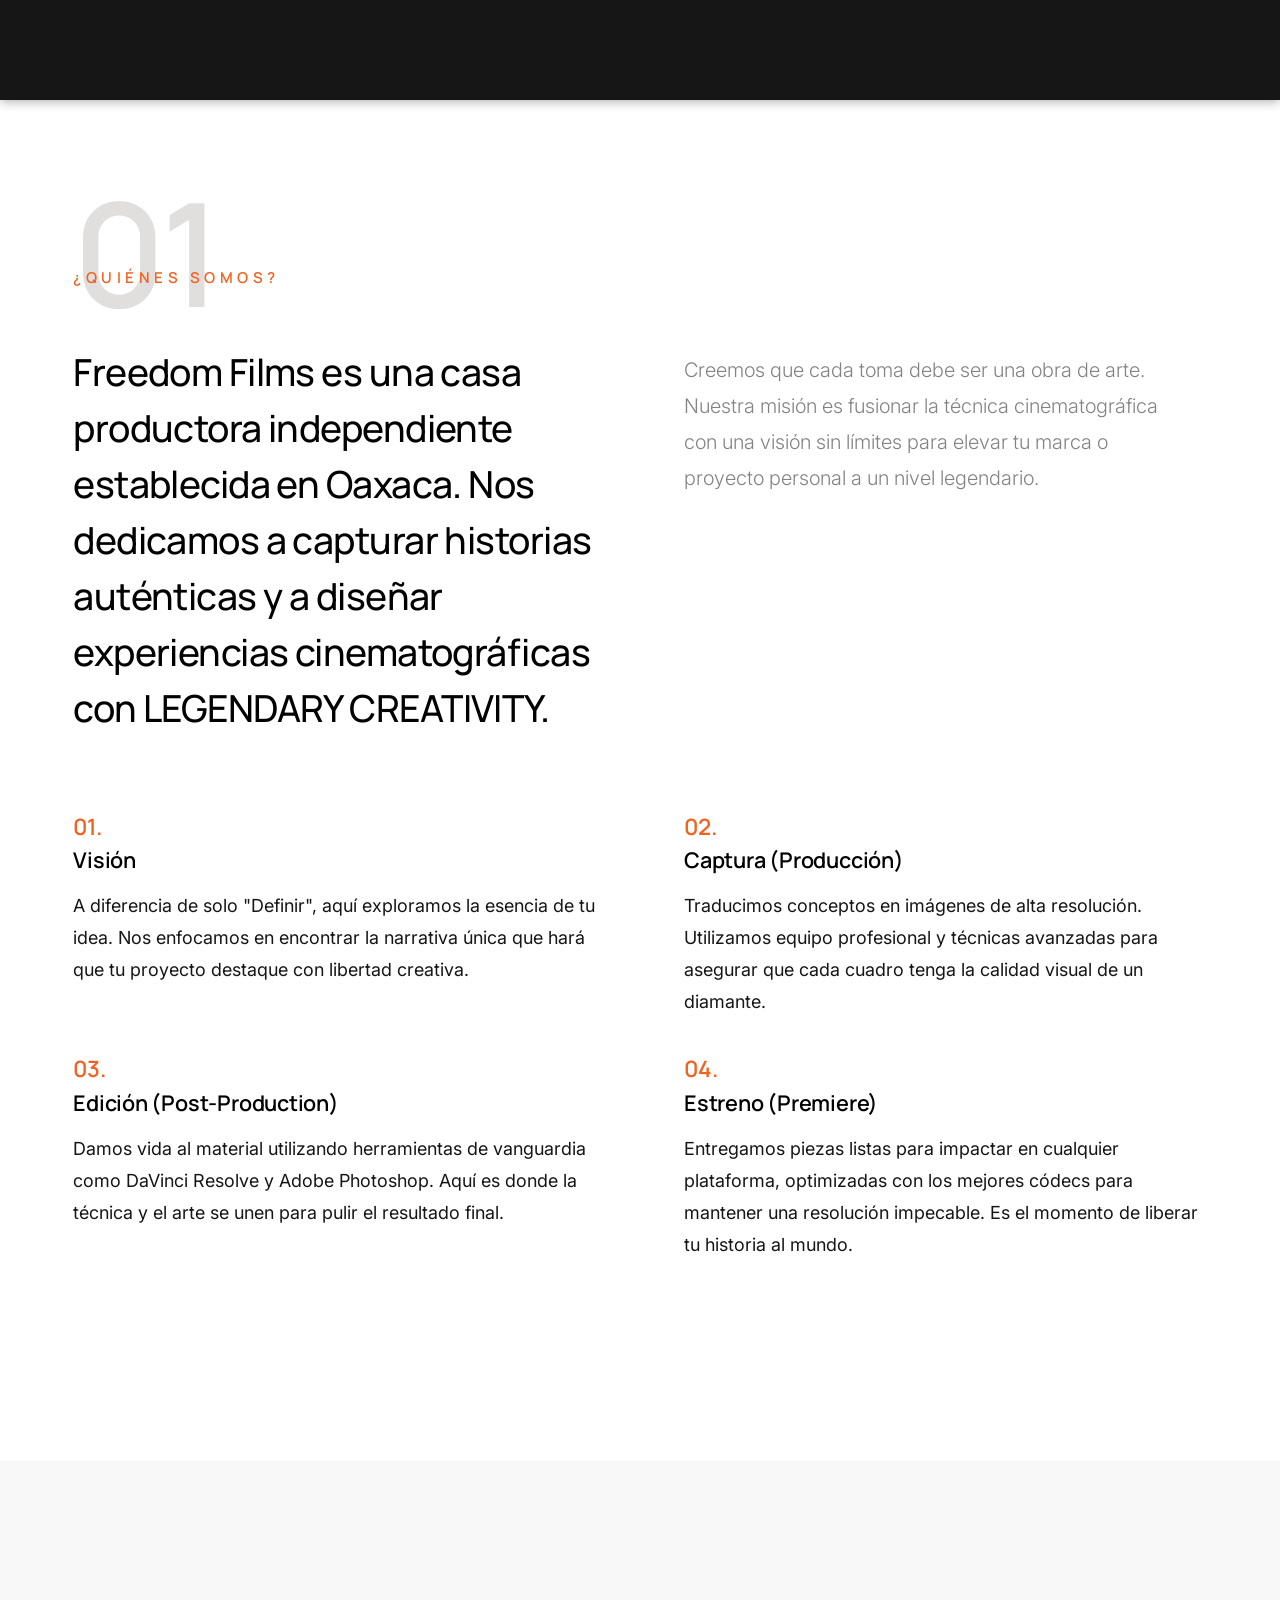
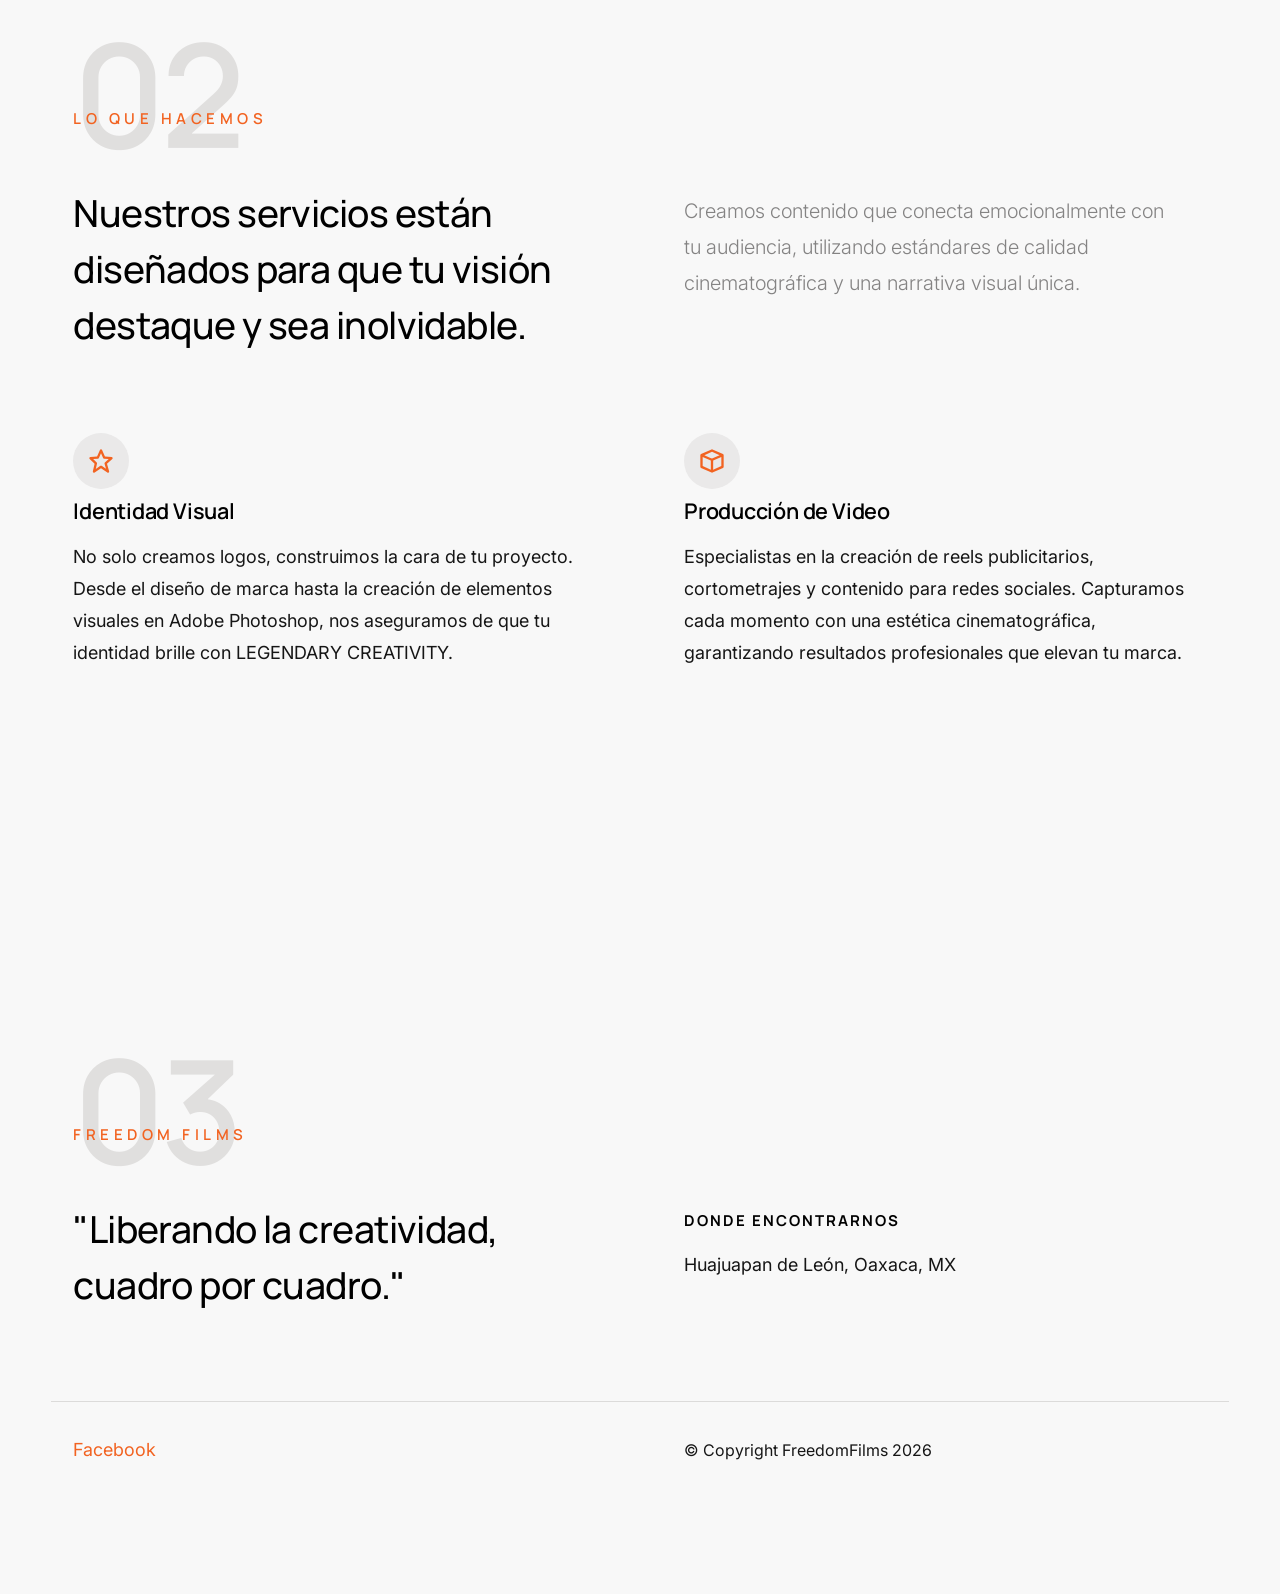
==== commit e7fd842a: "Update acerca.html" ====
--- a/acerca.html
+++ b/acerca.html
@@ -27,8 +27,9 @@
     <div id="page" class="s-pagewrap">
 
         <!-- # site header -->
-        <header class="s-header">
+      <header class="s-header" style="background-color: #161616; position: fixed; top: 0; box-shadow: 0 2px 10px rgba(0,0,0,0.3);">
             <div class="row s-header__inner">
+
                 <div class="s-header__block">
                     <div class="s-header__logo">
                         <a class="logo" href="index.html">
@@ -40,10 +41,10 @@
 
                 <nav class="s-header__nav">
                     <ul class="s-header__menu-links">
-                        <li><a href="index.html">Intro</a></li>
-                        <li class="current"><a href="acerca.html">Acerca de Freedom</a></li>
-                        <li><a href="portafolio.html">Trabajos</a></li>
-                        <li><a href="contacto.html">Contacto</a></li>
+                        <li><a href="index.html" style="color: rgba(255,255,255,0.6);">Intro</a></li>
+                        <li class="current"><a href="acerca.html" style="color: #ffffff;">Acerca de Freedom</a></li>
+                        <li><a href="portafolio.html" style="color: rgba(255,255,255,0.6);">Trabajos</a></li>
+                        <li><a href="contacto.html" style="color: rgba(255,255,255,0.6);">Contacto</a></li>
                     </ul>
 
                     <ul class="s-header__social">
@@ -55,6 +56,7 @@
                         </li>
                     </ul>
                 </nav>
+
             </div>
         </header>
 
